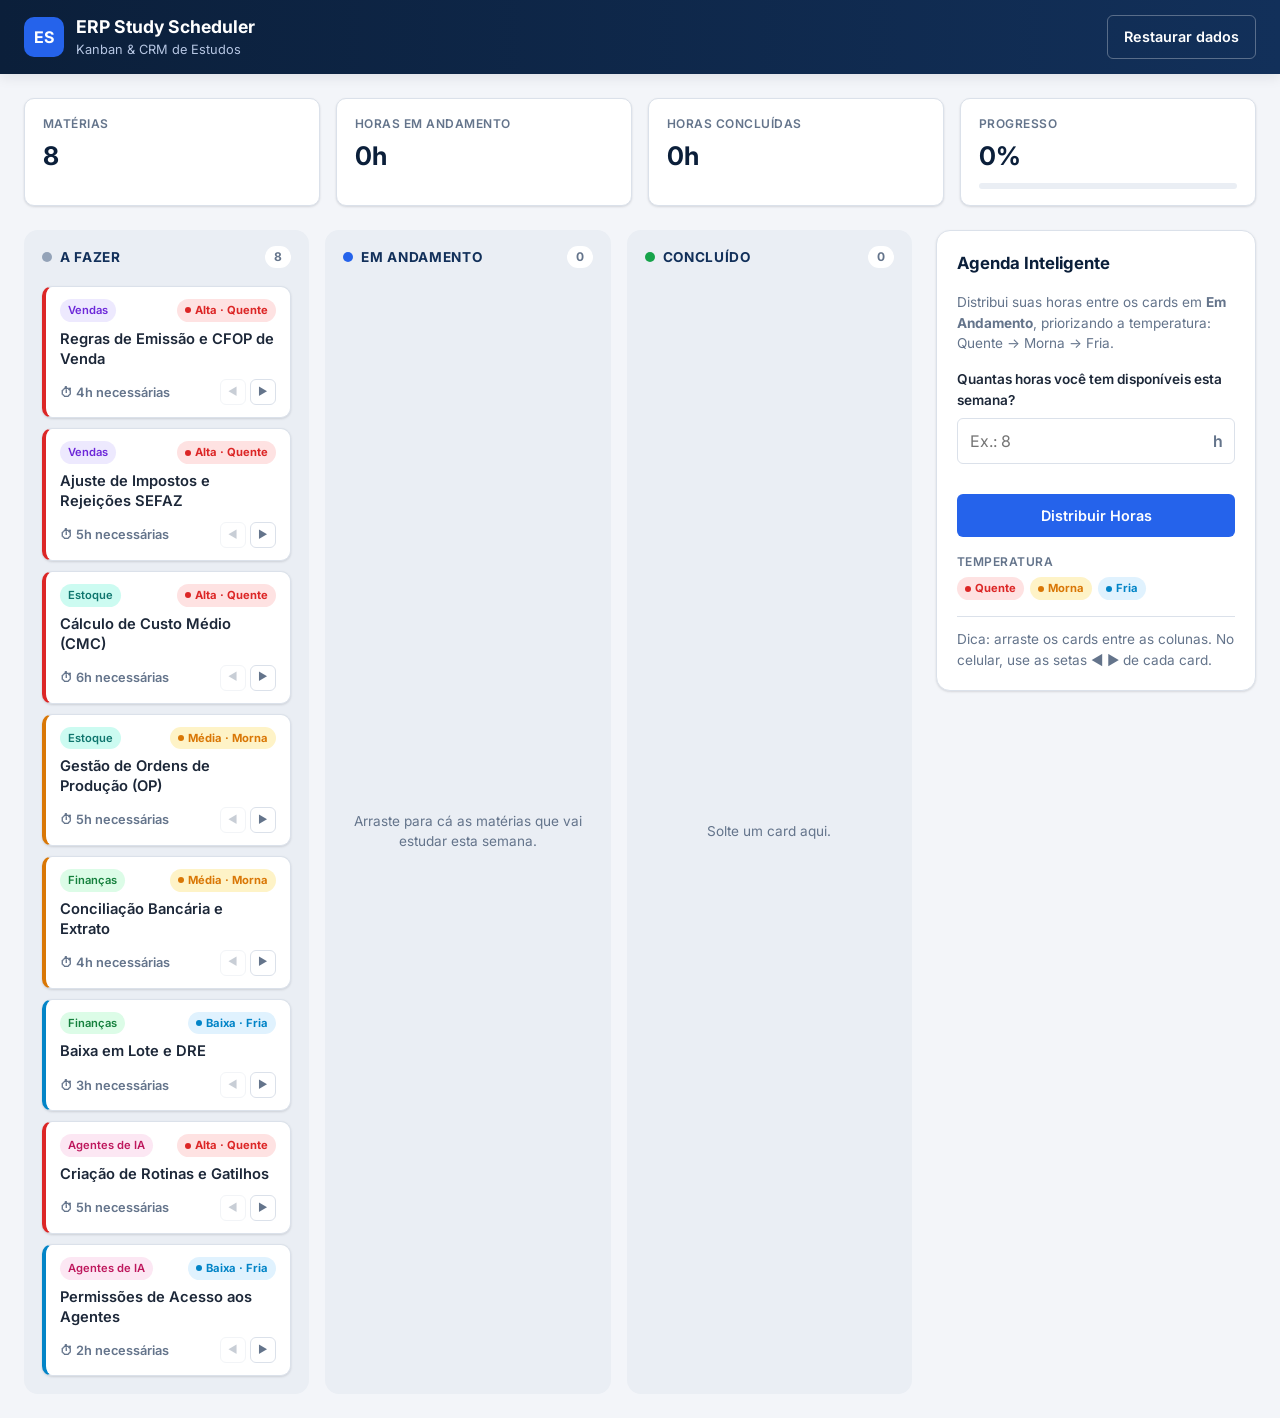
==== index.html @ 12b9b34a "Adiciona versão web (Kanban + Agenda Inteligente) para GitHub Pages Interface 100% client-side em Va" ====
<!DOCTYPE html>
<html lang="pt-BR">
<head>
  <meta charset="UTF-8" />
  <meta name="viewport" content="width=device-width, initial-scale=1.0" />
  <meta name="description" content="ERP Study Scheduler — Kanban de estudos com distribuição automática de horas (Greedy Algorithm) em Vanilla JS." />
  <title>ERP Study Scheduler</title>
  <link rel="preconnect" href="https://fonts.googleapis.com" />
  <link rel="preconnect" href="https://fonts.gstatic.com" crossorigin />
  <link href="https://fonts.googleapis.com/css2?family=Inter:wght@400;500;600;700&display=swap" rel="stylesheet" />
  <link rel="stylesheet" href="style.css" />
</head>
<body>
  <!-- ===== Topbar ===== -->
  <header class="topbar">
    <div class="topbar__brand">
      <span class="topbar__logo" aria-hidden="true">ES</span>
      <div>
        <h1 class="topbar__title">ERP Study Scheduler</h1>
        <p class="topbar__subtitle">Kanban &amp; CRM de Estudos</p>
      </div>
    </div>
    <div class="topbar__actions">
      <button type="button" class="btn btn--ghost" id="btn-reset" title="Restaura os dados iniciais da base de conhecimento">
        Restaurar dados
      </button>
    </div>
  </header>

  <main class="layout">
    <!-- ===== Indicadores ===== -->
    <section class="stats" aria-label="Indicadores do quadro">
      <article class="stat">
        <span class="stat__label">Matérias</span>
        <strong class="stat__value" id="stat-total">0</strong>
      </article>
      <article class="stat">
        <span class="stat__label">Horas em andamento</span>
        <strong class="stat__value" id="stat-doing-hours">0h</strong>
      </article>
      <article class="stat">
        <span class="stat__label">Horas concluídas</span>
        <strong class="stat__value" id="stat-done-hours">0h</strong>
      </article>
      <article class="stat">
        <span class="stat__label">Progresso</span>
        <strong class="stat__value" id="stat-progress">0%</strong>
        <div class="progress" aria-hidden="true"><span class="progress__bar" id="stat-progress-bar"></span></div>
      </article>
    </section>

    <div class="workspace">
      <!-- ===== Kanban ===== -->
      <section class="board" aria-label="Quadro Kanban de estudos">
        <div class="column" data-status="todo">
          <header class="column__header">
            <span class="column__dot column__dot--todo" aria-hidden="true"></span>
            <h2 class="column__title">A Fazer</h2>
            <span class="column__count" data-count="todo">0</span>
          </header>
          <div class="column__body" data-dropzone="todo" aria-label="Cards em A Fazer"></div>
        </div>

        <div class="column" data-status="doing">
          <header class="column__header">
            <span class="column__dot column__dot--doing" aria-hidden="true"></span>
            <h2 class="column__title">Em Andamento</h2>
            <span class="column__count" data-count="doing">0</span>
          </header>
          <div class="column__body" data-dropzone="doing" aria-label="Cards em Em Andamento"></div>
        </div>

        <div class="column" data-status="done">
          <header class="column__header">
            <span class="column__dot column__dot--done" aria-hidden="true"></span>
            <h2 class="column__title">Concluído</h2>
            <span class="column__count" data-count="done">0</span>
          </header>
          <div class="column__body" data-dropzone="done" aria-label="Cards em Concluído"></div>
        </div>
      </section>

      <!-- ===== Agenda Inteligente ===== -->
      <aside class="scheduler" aria-labelledby="scheduler-title">
        <h2 class="scheduler__title" id="scheduler-title">Agenda Inteligente</h2>
        <p class="scheduler__text">
          Distribui suas horas entre os cards em <strong>Em Andamento</strong>,
          priorizando a temperatura: Quente → Morna → Fria.
        </p>

        <form id="scheduler-form" class="scheduler__form" novalidate>
          <label for="input-hours" class="field__label">Quantas horas você tem disponíveis esta semana?</label>
          <div class="field__row">
            <input type="number" id="input-hours" class="field__input" min="1" max="168" step="1" placeholder="Ex.: 8" inputmode="numeric" required />
            <span class="field__suffix">h</span>
          </div>
          <p class="field__error" id="hours-error" role="alert"></p>
          <button type="submit" class="btn btn--primary btn--block">Distribuir Horas</button>
        </form>

        <div class="legend">
          <span class="legend__title">Temperatura</span>
          <span class="badge badge--hot">Quente</span>
          <span class="badge badge--warm">Morna</span>
          <span class="badge badge--cold">Fria</span>
        </div>

        <p class="scheduler__hint">
          Dica: arraste os cards entre as colunas. No celular, use as setas ◀ ▶ de cada card.
        </p>
      </aside>
    </div>
  </main>

  <!-- ===== Painel "Seu Plano Semanal" ===== -->
  <div class="overlay" id="plan-overlay" hidden></div>
  <aside class="drawer" id="plan-drawer" role="dialog" aria-modal="true" aria-labelledby="plan-title" aria-hidden="true">
    <header class="drawer__header">
      <div>
        <h2 class="drawer__title" id="plan-title">Seu Plano Semanal</h2>
        <p class="drawer__subtitle" id="plan-subtitle"></p>
      </div>
      <button type="button" class="drawer__close" id="plan-close" aria-label="Fechar painel">&times;</button>
    </header>
    <div class="drawer__summary" id="plan-summary"></div>
    <ol class="plan-list" id="plan-list"></ol>
    <footer class="drawer__footer" id="plan-footer"></footer>
  </aside>

  <!-- Template do card (clonado via JS) -->
  <template id="card-template">
    <article class="card" draggable="true" tabindex="0">
      <div class="card__top">
        <span class="card__module"></span>
        <span class="badge card__priority"></span>
      </div>
      <h3 class="card__title"></h3>
      <div class="card__bottom">
        <span class="card__hours"></span>
        <div class="card__moves">
          <button type="button" class="card__move" data-dir="-1" aria-label="Mover para a coluna anterior">◀</button>
          <button type="button" class="card__move" data-dir="1" aria-label="Mover para a próxima coluna">▶</button>
        </div>
      </div>
    </article>
  </template>

  <div class="toast" id="toast" role="status" aria-live="polite"></div>

  <script src="app.js"></script>
</body>
</html>
---- style.css ----
/* =========================================================
   ERP Study Scheduler — Design System
   ========================================================= */
:root {
  /* Marca */
  --brand-900: #0b1f3a;
  --brand-800: #12305a;
  --brand-700: #1a4480;
  --brand-600: #2563eb;
  --brand-100: #e0eaff;

  /* Neutros */
  --bg: #f3f5f9;
  --surface: #ffffff;
  --column-bg: #eaeef4;
  --border: #dbe1ea;
  --text: #1c2738;
  --text-muted: #64748b;

  /* Temperaturas */
  --hot: #dc2626;
  --hot-bg: #fee2e2;
  --warm: #d97706;
  --warm-bg: #fef3c7;
  --cold: #0284c7;
  --cold-bg: #e0f2fe;

  /* Status */
  --todo: #94a3b8;
  --doing: #2563eb;
  --done: #16a34a;
  --done-bg: #dcfce7;

  --radius-sm: 6px;
  --radius: 10px;
  --radius-lg: 14px;
  --shadow-sm: 0 1px 2px rgba(15, 23, 42, 0.06), 0 1px 3px rgba(15, 23, 42, 0.08);
  --shadow: 0 4px 12px rgba(15, 23, 42, 0.08);
  --shadow-lg: 0 20px 40px rgba(15, 23, 42, 0.18);
  --font: "Inter", system-ui, -apple-system, "Segoe UI", Roboto, sans-serif;
}

*,
*::before,
*::after { box-sizing: border-box; }

html, body { margin: 0; }

body {
  font-family: var(--font);
  background: var(--bg);
  color: var(--text);
  line-height: 1.5;
  -webkit-font-smoothing: antialiased;
}

h1, h2, h3, p { margin: 0; }

button { font: inherit; cursor: pointer; }

:focus-visible { outline: 2px solid var(--brand-600); outline-offset: 2px; }

[hidden] { display: none !important; }

/* ===== Topbar ===== */
.topbar {
  display: flex;
  align-items: center;
  justify-content: space-between;
  gap: 16px;
  padding: 14px 24px;
  background: linear-gradient(90deg, var(--brand-900), var(--brand-800));
  color: #fff;
  box-shadow: var(--shadow);
  position: sticky;
  top: 0;
  z-index: 20;
}

.topbar__brand { display: flex; align-items: center; gap: 12px; min-width: 0; }

.topbar__logo {
  display: grid;
  place-items: center;
  width: 40px;
  height: 40px;
  flex-shrink: 0;
  border-radius: var(--radius);
  background: var(--brand-600);
  font-weight: 700;
  letter-spacing: 0.5px;
}

.topbar__title { font-size: 1.1rem; font-weight: 700; }
.topbar__subtitle { font-size: 0.8rem; color: #b6c6e3; }

/* ===== Buttons ===== */
.btn {
  border: 1px solid transparent;
  border-radius: var(--radius-sm);
  padding: 10px 16px;
  font-weight: 600;
  font-size: 0.9rem;
  transition: background 0.15s, box-shadow 0.15s, transform 0.05s;
}
.btn:active { transform: translateY(1px); }

.btn--primary { background: var(--brand-600); color: #fff; }
.btn--primary:hover { background: var(--brand-700); box-shadow: var(--shadow); }

.btn--ghost {
  background: transparent;
  color: #fff;
  border-color: rgba(255, 255, 255, 0.3);
}
.btn--ghost:hover { background: rgba(255, 255, 255, 0.1); }

.btn--block { width: 100%; }

/* ===== Layout ===== */
.layout {
  max-width: 1440px;
  margin: 0 auto;
  padding: 24px;
  display: flex;
  flex-direction: column;
  gap: 24px;
}

.workspace {
  display: grid;
  grid-template-columns: minmax(0, 1fr) 320px;
  gap: 24px;
  align-items: start;
}

/* ===== Stats ===== */
.stats {
  display: grid;
  grid-template-columns: repeat(4, minmax(0, 1fr));
  gap: 16px;
}

.stat {
  background: var(--surface);
  border: 1px solid var(--border);
  border-radius: var(--radius);
  padding: 16px 18px;
  box-shadow: var(--shadow-sm);
  display: flex;
  flex-direction: column;
  gap: 4px;
}

.stat__label {
  font-size: 0.75rem;
  font-weight: 600;
  text-transform: uppercase;
  letter-spacing: 0.04em;
  color: var(--text-muted);
}

.stat__value { font-size: 1.6rem; font-weight: 700; color: var(--brand-900); }

.progress {
  height: 6px;
  border-radius: 999px;
  background: var(--column-bg);
  overflow: hidden;
  margin-top: 4px;
}
.progress__bar {
  display: block;
  height: 100%;
  width: 0;
  background: var(--done);
  border-radius: inherit;
  transition: width 0.4s ease;
}

/* ===== Board ===== */
.board {
  display: grid;
  grid-template-columns: repeat(3, minmax(0, 1fr));
  gap: 16px;
}

.column {
  background: var(--column-bg);
  border-radius: var(--radius-lg);
  padding: 12px;
  display: flex;
  flex-direction: column;
  min-height: 420px;
}

.column__header {
  display: flex;
  align-items: center;
  gap: 8px;
  padding: 4px 6px 12px;
}

.column__dot { width: 10px; height: 10px; border-radius: 50%; }
.column__dot--todo { background: var(--todo); }
.column__dot--doing { background: var(--doing); }
.column__dot--done { background: var(--done); }

.column__title {
  font-size: 0.85rem;
  font-weight: 700;
  text-transform: uppercase;
  letter-spacing: 0.05em;
  color: var(--brand-800);
}

.column__count {
  margin-left: auto;
  min-width: 26px;
  padding: 2px 8px;
  border-radius: 999px;
  background: var(--surface);
  font-size: 0.75rem;
  font-weight: 700;
  text-align: center;
  color: var(--text-muted);
}

.column__body {
  flex: 1;
  display: flex;
  flex-direction: column;
  gap: 10px;
  padding: 4px;
  border: 2px dashed transparent;
  border-radius: var(--radius);
  transition: background 0.15s, border-color 0.15s;
}

.column__body.is-over {
  background: var(--brand-100);
  border-color: var(--brand-600);
}

.column__empty {
  margin: auto 0;
  padding: 24px 8px;
  text-align: center;
  font-size: 0.85rem;
  color: var(--text-muted);
}

/* ===== Card ===== */
.card {
  background: var(--surface);
  border: 1px solid var(--border);
  border-left: 4px solid var(--todo);
  border-radius: var(--radius);
  padding: 12px 14px;
  box-shadow: var(--shadow-sm);
  cursor: grab;
  user-select: none;
  transition: box-shadow 0.15s, transform 0.15s, opacity 0.15s;
}
.card:hover { box-shadow: var(--shadow); transform: translateY(-1px); }
.card:active { cursor: grabbing; }
.card.is-dragging { opacity: 0.4; transform: rotate(1deg); }

.card[data-priority="hot"] { border-left-color: var(--hot); }
.card[data-priority="warm"] { border-left-color: var(--warm); }
.card[data-priority="cold"] { border-left-color: var(--cold); }

.card[data-status="done"] .card__title {
  text-decoration: line-through;
  color: var(--text-muted);
}

.card__top {
  display: flex;
  align-items: center;
  justify-content: space-between;
  gap: 8px;
  margin-bottom: 8px;
}

.card__module {
  font-size: 0.7rem;
  font-weight: 600;
  padding: 3px 8px;
  border-radius: 999px;
  background: var(--brand-100);
  color: var(--brand-700);
  white-space: nowrap;
}
.card__module[data-module="vendas"] { background: #ede9fe; color: #6d28d9; }
.card__module[data-module="estoque"] { background: #ccfbf1; color: #0f766e; }
.card__module[data-module="financas"] { background: #dcfce7; color: #15803d; }
.card__module[data-module="agentes-de-ia"] { background: #fce7f3; color: #be185d; }

.card__title {
  font-size: 0.92rem;
  font-weight: 600;
  line-height: 1.35;
  color: var(--text);
}

.card__bottom {
  display: flex;
  align-items: center;
  justify-content: space-between;
  margin-top: 10px;
}

.card__hours {
  font-size: 0.8rem;
  font-weight: 600;
  color: var(--text-muted);
}

.card__moves { display: flex; gap: 4px; }

.card__move {
  width: 26px;
  height: 26px;
  border: 1px solid var(--border);
  border-radius: var(--radius-sm);
  background: var(--surface);
  color: var(--text-muted);
  font-size: 0.65rem;
  line-height: 1;
}
.card__move:hover:not(:disabled) { background: var(--brand-100); color: var(--brand-700); }
.card__move:disabled { opacity: 0.35; cursor: not-allowed; }

/* ===== Badges ===== */
.badge {
  display: inline-flex;
  align-items: center;
  gap: 4px;
  font-size: 0.7rem;
  font-weight: 700;
  padding: 3px 8px;
  border-radius: 999px;
  white-space: nowrap;
}
.badge::before {
  content: "";
  width: 6px;
  height: 6px;
  border-radius: 50%;
  background: currentColor;
}
.badge--hot { background: var(--hot-bg); color: var(--hot); }
.badge--warm { background: var(--warm-bg); color: var(--warm); }
.badge--cold { background: var(--cold-bg); color: var(--cold); }

/* ===== Scheduler ===== */
.scheduler {
  background: var(--surface);
  border: 1px solid var(--border);
  border-radius: var(--radius-lg);
  padding: 20px;
  box-shadow: var(--shadow-sm);
  position: sticky;
  top: 92px;
  display: flex;
  flex-direction: column;
  gap: 16px;
}

.scheduler__title { font-size: 1.05rem; font-weight: 700; color: var(--brand-900); }
.scheduler__text, .scheduler__hint { font-size: 0.85rem; color: var(--text-muted); }
.scheduler__hint { border-top: 1px solid var(--border); padding-top: 12px; }

.scheduler__form { display: flex; flex-direction: column; gap: 8px; }

.field__label { font-size: 0.85rem; font-weight: 600; }

.field__row { position: relative; }

.field__input {
  width: 100%;
  padding: 10px 36px 10px 12px;
  border: 1px solid var(--border);
  border-radius: var(--radius-sm);
  font: inherit;
  font-size: 1rem;
  color: var(--text);
  background: var(--surface);
}
.field__input:focus { outline: none; border-color: var(--brand-600); box-shadow: 0 0 0 3px var(--brand-100); }
.field__input.is-invalid { border-color: var(--hot); }

.field__suffix {
  position: absolute;
  right: 12px;
  top: 50%;
  transform: translateY(-50%);
  color: var(--text-muted);
  font-weight: 600;
}

.field__error { min-height: 1.1em; font-size: 0.78rem; color: var(--hot); }

.legend { display: flex; flex-wrap: wrap; align-items: center; gap: 6px; }
.legend__title {
  width: 100%;
  font-size: 0.75rem;
  font-weight: 600;
  text-transform: uppercase;
  letter-spacing: 0.04em;
  color: var(--text-muted);
}

/* ===== Drawer (Seu Plano Semanal) ===== */
.overlay {
  position: fixed;
  inset: 0;
  background: rgba(11, 31, 58, 0.45);
  backdrop-filter: blur(2px);
  z-index: 40;
}

.drawer {
  position: fixed;
  top: 0;
  right: 0;
  height: 100%;
  width: min(440px, 100%);
  background: var(--surface);
  box-shadow: var(--shadow-lg);
  z-index: 50;
  display: flex;
  flex-direction: column;
  transform: translateX(100%);
  visibility: hidden;
  transition: transform 0.3s ease, visibility 0.3s;
}
.drawer.is-open { transform: translateX(0); visibility: visible; }

.drawer__header {
  display: flex;
  align-items: flex-start;
  justify-content: space-between;
  gap: 12px;
  padding: 20px 24px;
  background: var(--brand-900);
  color: #fff;
}

.drawer__title { font-size: 1.15rem; font-weight: 700; }
.drawer__subtitle { font-size: 0.82rem; color: #b6c6e3; margin-top: 2px; }

.drawer__close {
  border: none;
  background: transparent;
  color: #fff;
  font-size: 1.6rem;
  line-height: 1;
  padding: 0 4px;
}

.drawer__summary {
  display: grid;
  grid-template-columns: repeat(3, minmax(0, 1fr));
  gap: 8px;
  padding: 16px 24px;
  border-bottom: 1px solid var(--border);
}

.summary__item {
  background: var(--bg);
  border-radius: var(--radius-sm);
  padding: 10px;
  text-align: center;
}
.summary__label { display: block; font-size: 0.7rem; color: var(--text-muted); font-weight: 600; text-transform: uppercase; }
.summary__value { font-size: 1.2rem; font-weight: 700; color: var(--brand-900); }

.plan-list {
  list-style: none;
  margin: 0;
  padding: 16px 24px;
  display: flex;
  flex-direction: column;
  gap: 12px;
  overflow-y: auto;
  flex: 1;
}

.plan-item {
  border: 1px solid var(--border);
  border-radius: var(--radius);
  padding: 14px;
  display: flex;
  flex-direction: column;
  gap: 8px;
}
.plan-item--skipped { background: var(--bg); }

.plan-item__head { display: flex; align-items: center; gap: 10px; }

.plan-item__rank {
  display: grid;
  place-items: center;
  width: 26px;
  height: 26px;
  flex-shrink: 0;
  border-radius: 50%;
  background: var(--brand-100);
  color: var(--brand-700);
  font-size: 0.75rem;
  font-weight: 700;
}

.plan-item__title { font-size: 0.9rem; font-weight: 600; flex: 1; }

.plan-item__meta { display: flex; flex-wrap: wrap; gap: 6px; }

.plan-item__status { font-size: 0.85rem; font-weight: 600; }
.plan-item__status--full { color: var(--done); }
.plan-item__status--partial { color: var(--warm); }
.plan-item__status--none { color: var(--text-muted); }

.plan-item .progress { margin-top: 0; }
.plan-item .progress__bar { background: var(--brand-600); }
.plan-item__status--full + .progress .progress__bar { background: var(--done); }

.plan-empty {
  padding: 32px 8px;
  text-align: center;
  color: var(--text-muted);
  font-size: 0.9rem;
}

.drawer__footer {
  padding: 16px 24px;
  border-top: 1px solid var(--border);
  font-size: 0.88rem;
  font-weight: 600;
}
.drawer__footer:empty { display: none; }
.drawer__footer--success { background: var(--done-bg); color: #166534; }
.drawer__footer--warning { background: var(--warm-bg); color: #92400e; }

/* ===== Toast ===== */
.toast {
  position: fixed;
  left: 50%;
  bottom: 24px;
  transform: translate(-50%, 20px);
  background: var(--brand-900);
  color: #fff;
  padding: 10px 18px;
  border-radius: var(--radius);
  font-size: 0.88rem;
  box-shadow: var(--shadow-lg);
  opacity: 0;
  pointer-events: none;
  transition: opacity 0.2s, transform 0.2s;
  z-index: 60;
  max-width: calc(100% - 32px);
}
.toast.is-visible { opacity: 1; transform: translate(-50%, 0); }

/* ===== Responsivo ===== */
@media (max-width: 1100px) {
  .workspace { grid-template-columns: 1fr; }
  .scheduler { position: static; order: -1; }
}

@media (max-width: 860px) {
  .board { grid-template-columns: 1fr; }
  .column { min-height: 0; }
  .column__body { min-height: 90px; }
  .stats { grid-template-columns: repeat(2, minmax(0, 1fr)); }
}

@media (max-width: 520px) {
  .topbar { padding: 12px 16px; }
  .topbar__subtitle { display: none; }
  .btn--ghost { padding: 8px 10px; font-size: 0.8rem; white-space: nowrap; }
  .layout { padding: 16px; gap: 16px; }
  .stat__value { font-size: 1.3rem; }
  .drawer__summary { padding: 12px 16px; }
  .plan-list, .drawer__footer, .drawer__header { padding-left: 16px; padding-right: 16px; }
}

@media (prefers-reduced-motion: reduce) {
  * { transition: none !important; }
}
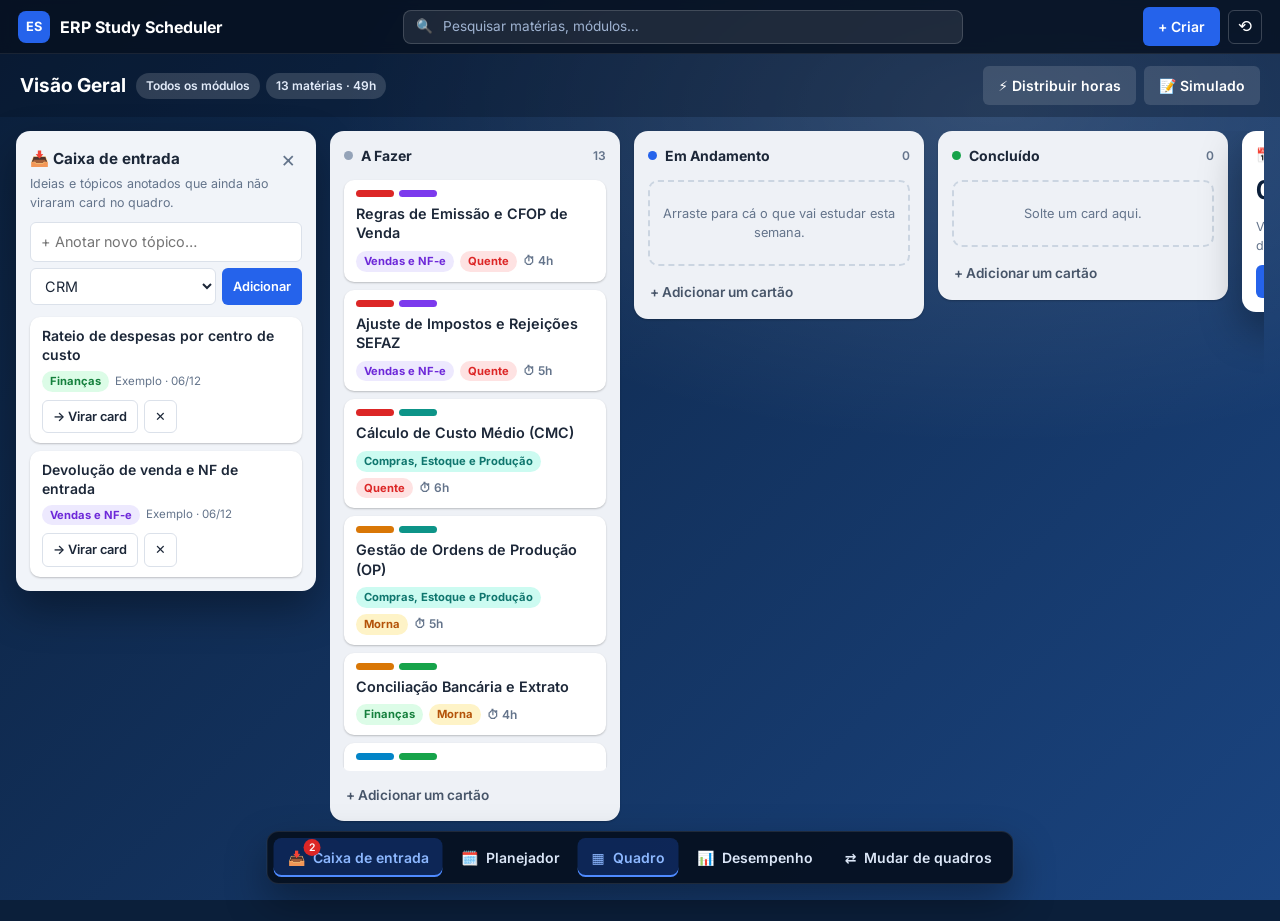
==== commit ae4e6b4d: "Reestrutura o app no estilo Trello: planejador, desempenho e simulados - Barra inferior com Caixa de" ====
--- a/index.html
+++ b/index.html
@@ -3,7 +3,7 @@
 <head>
   <meta charset="UTF-8" />
   <meta name="viewport" content="width=device-width, initial-scale=1.0" />
-  <meta name="description" content="ERP Study Scheduler — Kanban de estudos com distribuição automática de horas (Greedy Algorithm) em Vanilla JS." />
+  <meta name="description" content="ERP Study Scheduler — Kanban de estudos, planejador, simulados e desempenho por módulo, em Vanilla JS." />
   <title>ERP Study Scheduler</title>
   <link rel="preconnect" href="https://fonts.googleapis.com" />
   <link rel="preconnect" href="https://fonts.gstatic.com" crossorigin />
@@ -11,142 +11,273 @@
   <link rel="stylesheet" href="style.css" />
 </head>
 <body>
-  <!-- ===== Topbar ===== -->
+  <!-- ===== Barra superior ===== -->
   <header class="topbar">
     <div class="topbar__brand">
-      <span class="topbar__logo" aria-hidden="true">ES</span>
-      <div>
-        <h1 class="topbar__title">ERP Study Scheduler</h1>
-        <p class="topbar__subtitle">Kanban &amp; CRM de Estudos</p>
-      </div>
+      <span class="logo" aria-hidden="true">ES</span>
+      <span class="brand">ERP Study Scheduler</span>
     </div>
+    <label class="search">
+      <span class="sr-only">Pesquisar matérias</span>
+      <span aria-hidden="true">🔍</span>
+      <input type="search" id="search" placeholder="Pesquisar matérias, módulos…" autocomplete="off" />
+    </label>
     <div class="topbar__actions">
-      <button type="button" class="btn btn--ghost" id="btn-reset" title="Restaura os dados iniciais da base de conhecimento">
-        Restaurar dados
-      </button>
+      <button type="button" class="btn btn--primary" id="btn-create">+ Criar</button>
+      <button type="button" class="icon-btn" id="btn-reset" title="Restaurar dados iniciais" aria-label="Restaurar dados iniciais">⟲</button>
     </div>
   </header>
 
-  <main class="layout">
-    <!-- ===== Indicadores ===== -->
-    <section class="stats" aria-label="Indicadores do quadro">
-      <article class="stat">
-        <span class="stat__label">Matérias</span>
-        <strong class="stat__value" id="stat-total">0</strong>
-      </article>
-      <article class="stat">
-        <span class="stat__label">Horas em andamento</span>
-        <strong class="stat__value" id="stat-doing-hours">0h</strong>
-      </article>
-      <article class="stat">
-        <span class="stat__label">Horas concluídas</span>
-        <strong class="stat__value" id="stat-done-hours">0h</strong>
-      </article>
-      <article class="stat">
-        <span class="stat__label">Progresso</span>
-        <strong class="stat__value" id="stat-progress">0%</strong>
-        <div class="progress" aria-hidden="true"><span class="progress__bar" id="stat-progress-bar"></span></div>
-      </article>
-    </section>
-
-    <div class="workspace">
-      <!-- ===== Kanban ===== -->
-      <section class="board" aria-label="Quadro Kanban de estudos">
-        <div class="column" data-status="todo">
-          <header class="column__header">
-            <span class="column__dot column__dot--todo" aria-hidden="true"></span>
-            <h2 class="column__title">A Fazer</h2>
-            <span class="column__count" data-count="todo">0</span>
-          </header>
-          <div class="column__body" data-dropzone="todo" aria-label="Cards em A Fazer"></div>
-        </div>
-
-        <div class="column" data-status="doing">
-          <header class="column__header">
-            <span class="column__dot column__dot--doing" aria-hidden="true"></span>
-            <h2 class="column__title">Em Andamento</h2>
-            <span class="column__count" data-count="doing">0</span>
-          </header>
-          <div class="column__body" data-dropzone="doing" aria-label="Cards em Em Andamento"></div>
-        </div>
-
-        <div class="column" data-status="done">
-          <header class="column__header">
-            <span class="column__dot column__dot--done" aria-hidden="true"></span>
-            <h2 class="column__title">Concluído</h2>
-            <span class="column__count" data-count="done">0</span>
-          </header>
-          <div class="column__body" data-dropzone="done" aria-label="Cards em Concluído"></div>
-        </div>
-      </section>
-
-      <!-- ===== Agenda Inteligente ===== -->
-      <aside class="scheduler" aria-labelledby="scheduler-title">
-        <h2 class="scheduler__title" id="scheduler-title">Agenda Inteligente</h2>
-        <p class="scheduler__text">
-          Distribui suas horas entre os cards em <strong>Em Andamento</strong>,
-          priorizando a temperatura: Quente → Morna → Fria.
-        </p>
-
-        <form id="scheduler-form" class="scheduler__form" novalidate>
-          <label for="input-hours" class="field__label">Quantas horas você tem disponíveis esta semana?</label>
-          <div class="field__row">
-            <input type="number" id="input-hours" class="field__input" min="1" max="168" step="1" placeholder="Ex.: 8" inputmode="numeric" required />
-            <span class="field__suffix">h</span>
+  <!-- ===== Barra do quadro (título + ações da tela atual) ===== -->
+  <div class="boardbar">
+    <h1 class="boardbar__title" id="view-title">Quadro</h1>
+    <div class="boardbar__chips" id="view-chips"></div>
+    <div class="boardbar__actions" id="view-actions"></div>
+  </div>
+
+  <main class="app" id="app">
+    <!-- ===== QUADRO (Kanban) ===== -->
+    <section class="view view--board" id="view-quadro" data-view="quadro">
+      <aside class="inbox" id="inbox" aria-labelledby="inbox-title">
+        <header class="inbox__header">
+          <h2 id="inbox-title">📥 Caixa de entrada</h2>
+          <button type="button" class="icon-btn icon-btn--dark" id="inbox-close" aria-label="Fechar caixa de entrada">×</button>
+        </header>
+        <p class="inbox__sub">Ideias e tópicos anotados que ainda não viraram card no quadro.</p>
+        <form class="inbox__form" id="inbox-form">
+          <input type="text" id="inbox-text" class="input" placeholder="+ Anotar novo tópico…" maxlength="140" required />
+          <div class="inbox__form-row">
+            <select id="inbox-module" class="input" aria-label="Módulo do tópico"></select>
+            <button type="submit" class="btn btn--primary btn--sm">Adicionar</button>
           </div>
-          <p class="field__error" id="hours-error" role="alert"></p>
-          <button type="submit" class="btn btn--primary btn--block">Distribuir Horas</button>
         </form>
-
-        <div class="legend">
-          <span class="legend__title">Temperatura</span>
-          <span class="badge badge--hot">Quente</span>
-          <span class="badge badge--warm">Morna</span>
-          <span class="badge badge--cold">Fria</span>
-        </div>
-
-        <p class="scheduler__hint">
-          Dica: arraste os cards entre as colunas. No celular, use as setas ◀ ▶ de cada card.
-        </p>
+        <ul class="inbox__list" id="inbox-list"></ul>
       </aside>
-    </div>
+
+      <div class="lists" id="lists" aria-label="Quadro Kanban de estudos">
+        <div class="list" data-status="todo">
+          <header class="list__header"><span class="dot dot--todo"></span><h2>A Fazer</h2><span class="list__count" data-count="todo">0</span></header>
+          <div class="list__body" data-dropzone="todo"></div>
+          <button type="button" class="list__add" data-add="todo">+ Adicionar um cartão</button>
+        </div>
+        <div class="list" data-status="doing">
+          <header class="list__header"><span class="dot dot--doing"></span><h2>Em Andamento</h2><span class="list__count" data-count="doing">0</span></header>
+          <div class="list__body" data-dropzone="doing"></div>
+          <button type="button" class="list__add" data-add="doing">+ Adicionar um cartão</button>
+        </div>
+        <div class="list" data-status="done">
+          <header class="list__header"><span class="dot dot--done"></span><h2>Concluído</h2><span class="list__count" data-count="done">0</span></header>
+          <div class="list__body" data-dropzone="done"></div>
+          <button type="button" class="list__add" data-add="done">+ Adicionar um cartão</button>
+        </div>
+        <aside class="week" id="week-widget" aria-label="Resumo da semana"></aside>
+      </div>
+    </section>
+
+    <!-- ===== PLANEJADOR (agenda do mês) ===== -->
+    <section class="view" id="view-planejador" data-view="planejador" hidden>
+      <div class="panel calendar">
+        <div class="calendar__head">
+          <button type="button" class="nav-btn" id="cal-prev" aria-label="Mês anterior">‹</button>
+          <button type="button" class="nav-btn" id="cal-next" aria-label="Próximo mês">›</button>
+          <h2 id="cal-title"></h2>
+          <button type="button" class="btn btn--light btn--sm" id="cal-today">Hoje</button>
+        </div>
+        <div class="calendar__grid" id="cal-grid"></div>
+        <p class="calendar__hint">As horas aparecem depois de usar <strong>⚡ Distribuir horas</strong>. Clique num bloco para abrir o card.</p>
+      </div>
+    </section>
+
+    <!-- ===== DESEMPENHO ===== -->
+    <section class="view" id="view-desempenho" data-view="desempenho" hidden>
+      <div class="perf">
+        <div class="panel perf__matrix">
+          <h2 class="panel__title">🎯 Matriz de conhecimento <small>Clique nas bolinhas para se autoavaliar (1 a 5)</small></h2>
+          <div class="table-wrap"><table class="table" id="matrix"></table></div>
+          <details class="scale-help">
+            <summary>O que significa cada nível?</summary>
+            <ol>
+              <li><b>Não conhece</b>: desconhece o módulo.</li>
+              <li><b>Básico</b>: tem uma noção básica.</li>
+              <li><b>Intermediário</b>: conhece as principais funcionalidades e entende o comportamento.</li>
+              <li><b>Avançado</b>: conhece o comportamento de praticamente todas as funcionalidades e os relatórios, e consegue ajudar em dúvidas.</li>
+              <li><b>Referência</b>: além disso, acompanha as melhorias, analisa tickets do assunto e propaga conhecimento.</li>
+            </ol>
+          </details>
+        </div>
+
+        <div class="perf__side">
+          <div class="panel">
+            <h2 class="panel__title">📈 Quão preparado você está</h2>
+            <div class="readiness" id="readiness"></div>
+            <p class="muted small">Prontidão = 60% da nota das provas + 40% da autoavaliação. O nível 5 (Referência) também depende da sua autoavaliação, porque inclui coisas que uma prova não mede.</p>
+          </div>
+          <div class="panel">
+            <h2 class="panel__title">💡 Dicas para evoluir</h2>
+            <div id="tips"></div>
+          </div>
+        </div>
+
+        <div class="panel perf__history">
+          <h2 class="panel__title">📝 Simulados e provas <small id="history-count"></small></h2>
+          <div class="table-wrap"><table class="table" id="history"></table></div>
+        </div>
+
+        <div class="panel perf__notes">
+          <h2 class="panel__title">🗒️ Bloco de notas <small id="notes-count"></small></h2>
+          <form class="notes__form" id="note-form">
+            <textarea id="note-text" class="input" rows="2" placeholder="+ Nova anotação…" maxlength="600" required></textarea>
+            <div class="inbox__form-row">
+              <select id="note-module" class="input" aria-label="Módulo da anotação"></select>
+              <button type="submit" class="btn btn--primary btn--sm">Salvar</button>
+            </div>
+          </form>
+          <ul class="notes" id="notes"></ul>
+        </div>
+      </div>
+    </section>
+
+    <!-- ===== SIMULADO / PROVA ===== -->
+    <section class="view" id="view-quiz" data-view="quiz" hidden>
+      <div class="quiz" id="quiz"></div>
+    </section>
   </main>
 
-  <!-- ===== Painel "Seu Plano Semanal" ===== -->
-  <div class="overlay" id="plan-overlay" hidden></div>
+  <!-- ===== Barra de navegação inferior ===== -->
+  <nav class="dock" aria-label="Navegação principal">
+    <button type="button" class="dock__btn" data-nav="inbox"><span aria-hidden="true">📥</span><span class="dock__label">Caixa de entrada</span><span class="dock__short">Entrada</span><span class="dock__badge" id="inbox-badge" hidden></span></button>
+    <button type="button" class="dock__btn" data-nav="planejador"><span aria-hidden="true">🗓️</span><span class="dock__label">Planejador</span><span class="dock__short">Planejador</span></button>
+    <button type="button" class="dock__btn" data-nav="quadro"><span aria-hidden="true">▦</span><span class="dock__label">Quadro</span><span class="dock__short">Quadro</span></button>
+    <button type="button" class="dock__btn" data-nav="desempenho"><span aria-hidden="true">📊</span><span class="dock__label">Desempenho</span><span class="dock__short">Desempenho</span></button>
+    <button type="button" class="dock__btn" data-nav="boards" aria-haspopup="true" aria-expanded="false" id="btn-boards"><span aria-hidden="true">⇄</span><span class="dock__label">Mudar de quadros</span><span class="dock__short">Quadros</span></button>
+  </nav>
+
+  <!-- Menu "Mudar de quadros" -->
+  <div class="switcher" id="switcher" hidden role="menu" aria-label="Mudar de quadro">
+    <h3>Mudar de quadro</h3>
+    <div id="switcher-list"></div>
+  </div>
+
+  <!-- ===== Painel lateral: Distribuir horas / Seu Plano Semanal ===== -->
+  <div class="overlay" id="overlay" hidden></div>
   <aside class="drawer" id="plan-drawer" role="dialog" aria-modal="true" aria-labelledby="plan-title" aria-hidden="true">
     <header class="drawer__header">
       <div>
         <h2 class="drawer__title" id="plan-title">Seu Plano Semanal</h2>
-        <p class="drawer__subtitle" id="plan-subtitle"></p>
-      </div>
-      <button type="button" class="drawer__close" id="plan-close" aria-label="Fechar painel">&times;</button>
+        <p class="drawer__subtitle">Considera todos os cards em <strong>Em Andamento</strong>, de todos os quadros.</p>
+      </div>
+      <button type="button" class="drawer__close" id="plan-close" aria-label="Fechar painel">×</button>
     </header>
-    <div class="drawer__summary" id="plan-summary"></div>
-    <ol class="plan-list" id="plan-list"></ol>
-    <footer class="drawer__footer" id="plan-footer"></footer>
+    <form class="drawer__form" id="plan-form" novalidate>
+      <label for="plan-hours" class="label">Quantas horas você tem disponíveis esta semana?</label>
+      <div class="field">
+        <input type="number" id="plan-hours" class="input" min="1" max="168" step="1" placeholder="Ex.: 8" inputmode="numeric" />
+        <span class="field__suffix">h</span>
+      </div>
+      <fieldset class="days">
+        <legend class="label">Dias de estudo</legend>
+        <div class="days__list" id="plan-days"></div>
+      </fieldset>
+      <div class="segmented" role="radiogroup" aria-label="Semana">
+        <label><input type="radio" name="plan-week" value="0" checked /><span>Esta semana</span></label>
+        <label><input type="radio" name="plan-week" value="1" /><span>Próxima semana</span></label>
+      </div>
+      <p class="field__error" id="plan-error" role="alert"></p>
+      <button type="submit" class="btn btn--primary btn--block">Distribuir Horas</button>
+    </form>
+    <div class="drawer__result" id="plan-result"></div>
   </aside>
 
-  <!-- Template do card (clonado via JS) -->
+  <!-- ===== Diálogo: criar/editar card ===== -->
+  <dialog class="modal" id="card-modal" aria-labelledby="card-modal-title">
+    <form method="dialog" id="card-form" class="modal__body">
+      <h2 id="card-modal-title">Novo card</h2>
+      <label class="label" for="card-title">Matéria</label>
+      <input id="card-title" class="input" required maxlength="120" />
+      <div class="grid-2">
+        <div>
+          <label class="label" for="card-module">Módulo</label>
+          <select id="card-module" class="input"></select>
+        </div>
+        <div>
+          <label class="label" for="card-hours">Horas necessárias</label>
+          <input id="card-hours" class="input" type="number" min="1" max="200" step="1" required />
+        </div>
+        <div>
+          <label class="label" for="card-temp">Prioridade</label>
+          <select id="card-temp" class="input">
+            <option value="hot">Alta · Quente</option>
+            <option value="warm">Média · Morna</option>
+            <option value="cold">Baixa · Fria</option>
+          </select>
+        </div>
+        <div>
+          <label class="label" for="card-status">Coluna</label>
+          <select id="card-status" class="input">
+            <option value="todo">A Fazer</option>
+            <option value="doing">Em Andamento</option>
+            <option value="done">Concluído</option>
+          </select>
+        </div>
+      </div>
+      <div class="modal__actions">
+        <button type="button" class="btn btn--danger" id="card-delete">Excluir</button>
+        <span class="spacer"></span>
+        <button type="button" class="btn btn--light" value="cancel" id="card-cancel">Cancelar</button>
+        <button type="submit" class="btn btn--primary" value="save">Salvar</button>
+      </div>
+    </form>
+  </dialog>
+
+  <!-- ===== Diálogo: iniciar simulado/prova ===== -->
+  <dialog class="modal" id="quiz-modal" aria-labelledby="quiz-modal-title">
+    <form method="dialog" id="quiz-form" class="modal__body">
+      <h2 id="quiz-modal-title">Novo simulado ou prova</h2>
+      <div class="choice" role="radiogroup" aria-label="Tipo">
+        <label class="choice__item"><input type="radio" name="quiz-type" value="simulado" checked />
+          <span><b>📝 Simulado do módulo</b><small>Mostra a resposta e a explicação na hora. Ideal para estudar.</small></span></label>
+        <label class="choice__item"><input type="radio" name="quiz-type" value="prova" />
+          <span><b>🧪 Prova do módulo</b><small>Sem ajuda durante a prova. O resultado aparece só no final.</small></span></label>
+        <label class="choice__item"><input type="radio" name="quiz-type" value="final" />
+          <span><b>🏁 Prova final (todos os módulos)</b><small>Para o fim dos estudos: questões de todos os módulos, com nota por módulo.</small></span></label>
+      </div>
+      <div id="quiz-module-wrap">
+        <label class="label" for="quiz-module">Módulo</label>
+        <select id="quiz-module" class="input"></select>
+      </div>
+      <p class="muted small" id="quiz-info"></p>
+      <div class="modal__actions">
+        <span class="spacer"></span>
+        <button type="button" class="btn btn--light" id="quiz-cancel">Cancelar</button>
+        <button type="submit" class="btn btn--primary">Começar</button>
+      </div>
+    </form>
+  </dialog>
+
+  <!-- Template do card do quadro -->
   <template id="card-template">
     <article class="card" draggable="true" tabindex="0">
-      <div class="card__top">
-        <span class="card__module"></span>
-        <span class="badge card__priority"></span>
-      </div>
+      <div class="card__labels"><i class="card__label card__label--temp"></i><i class="card__label card__label--mod"></i></div>
       <h3 class="card__title"></h3>
-      <div class="card__bottom">
+      <div class="card__meta">
+        <span class="tag card__module"></span>
+        <span class="tag card__temp"></span>
         <span class="card__hours"></span>
-        <div class="card__moves">
-          <button type="button" class="card__move" data-dir="-1" aria-label="Mover para a coluna anterior">◀</button>
-          <button type="button" class="card__move" data-dir="1" aria-label="Mover para a próxima coluna">▶</button>
-        </div>
+      </div>
+      <div class="card__plan" hidden>
+        <span class="card__plan-text"></span>
+        <div class="bar"><b></b></div>
+      </div>
+      <div class="card__moves">
+        <button type="button" class="card__move" data-dir="-1" aria-label="Mover para a coluna anterior">◀</button>
+        <button type="button" class="card__move" data-dir="1" aria-label="Mover para a próxima coluna">▶</button>
       </div>
     </article>
   </template>
 
   <div class="toast" id="toast" role="status" aria-live="polite"></div>
 
+  <script src="data.js"></script>
   <script src="app.js"></script>
 </body>
 </html>
--- a/style.css
+++ b/style.css
@@ -2,590 +2,501 @@
    ERP Study Scheduler — Design System
    ========================================================= */
 :root {
-  /* Marca */
   --brand-900: #0b1f3a;
   --brand-800: #12305a;
   --brand-700: #1a4480;
   --brand-600: #2563eb;
   --brand-100: #e0eaff;
 
-  /* Neutros */
-  --bg: #f3f5f9;
+  --bg-a: #0b1f3a;           /* gradiente do quadro (muda por módulo) */
+  --bg-b: #1a4480;
+
   --surface: #ffffff;
-  --column-bg: #eaeef4;
+  --list-bg: #eef1f6;
+  --soft: #f8fafc;
   --border: #dbe1ea;
   --text: #1c2738;
-  --text-muted: #64748b;
-
-  /* Temperaturas */
-  --hot: #dc2626;
-  --hot-bg: #fee2e2;
-  --warm: #d97706;
-  --warm-bg: #fef3c7;
-  --cold: #0284c7;
-  --cold-bg: #e0f2fe;
-
-  /* Status */
-  --todo: #94a3b8;
-  --doing: #2563eb;
-  --done: #16a34a;
-  --done-bg: #dcfce7;
+  --muted: #64748b;
+
+  --hot: #dc2626;   --hot-bg: #fee2e2;
+  --warm: #d97706;  --warm-bg: #fef3c7;
+  --cold: #0284c7;  --cold-bg: #e0f2fe;
+  --ok: #16a34a;    --ok-bg: #dcfce7;
+  --bad: #b91c1c;   --bad-bg: #fee2e2;
 
   --radius-sm: 6px;
   --radius: 10px;
   --radius-lg: 14px;
-  --shadow-sm: 0 1px 2px rgba(15, 23, 42, 0.06), 0 1px 3px rgba(15, 23, 42, 0.08);
-  --shadow: 0 4px 12px rgba(15, 23, 42, 0.08);
-  --shadow-lg: 0 20px 40px rgba(15, 23, 42, 0.18);
+  --shadow-sm: 0 1px 2px rgba(0, 0, 0, 0.22);
+  --shadow: 0 4px 12px rgba(15, 23, 42, 0.16);
+  --shadow-lg: 0 18px 40px rgba(0, 0, 0, 0.35);
   --font: "Inter", system-ui, -apple-system, "Segoe UI", Roboto, sans-serif;
-}
-
-*,
-*::before,
-*::after { box-sizing: border-box; }
-
+  --dock-h: 64px;
+}
+
+*, *::before, *::after { box-sizing: border-box; }
 html, body { margin: 0; }
+h1, h2, h3, p, ul, ol { margin: 0; }
+ul { padding: 0; list-style: none; }
+button { font: inherit; cursor: pointer; color: inherit; }
+[hidden] { display: none !important; }
+:focus-visible { outline: 2px solid #60a5fa; outline-offset: 2px; }
 
 body {
+  min-height: 100vh;
   font-family: var(--font);
-  background: var(--bg);
   color: var(--text);
   line-height: 1.5;
   -webkit-font-smoothing: antialiased;
-}
-
-h1, h2, h3, p { margin: 0; }
-
-button { font: inherit; cursor: pointer; }
-
-:focus-visible { outline: 2px solid var(--brand-600); outline-offset: 2px; }
-
-[hidden] { display: none !important; }
+  background-color: var(--bg-a);
+  background-image:
+    radial-gradient(1100px 560px at 78% 12%, rgba(255, 255, 255, 0.14), transparent 60%),
+    linear-gradient(135deg, var(--bg-a) 0%, var(--bg-b) 100%);
+  background-attachment: fixed;
+  transition: background-color 0.3s;
+  padding-bottom: calc(var(--dock-h) + 28px);
+}
+body.no-scroll { overflow: hidden; }
+
+.sr-only { position: absolute; width: 1px; height: 1px; overflow: hidden; clip: rect(0 0 0 0); white-space: nowrap; }
+.muted { color: var(--muted); }
+.small { font-size: 0.78rem; }
+.spacer { flex: 1; }
+
+/* ===== Botões e campos ===== */
+.btn {
+  display: inline-flex; align-items: center; justify-content: center; gap: 6px;
+  border: 1px solid transparent; border-radius: var(--radius-sm);
+  padding: 8px 14px; font-weight: 600; font-size: 0.875rem; white-space: nowrap;
+  transition: background 0.15s, box-shadow 0.15s;
+}
+.btn--primary { background: var(--brand-600); color: #fff; }
+.btn--primary:hover { background: var(--brand-700); }
+.btn--light { background: var(--surface); border-color: var(--border); color: var(--text); }
+.btn--light:hover { background: var(--soft); }
+.btn--ghost { background: rgba(255, 255, 255, 0.13); color: #fff; }
+.btn--ghost:hover { background: rgba(255, 255, 255, 0.22); }
+.btn--danger { background: var(--bad-bg); color: var(--bad); }
+.btn--sm { padding: 6px 10px; font-size: 0.8rem; }
+.btn--block { width: 100%; }
+.btn:disabled { opacity: 0.5; cursor: not-allowed; }
+
+.icon-btn {
+  width: 34px; height: 34px; border-radius: var(--radius-sm); border: 1px solid rgba(255, 255, 255, 0.2);
+  background: transparent; color: #fff; font-size: 1.05rem; line-height: 1;
+}
+.icon-btn:hover { background: rgba(255, 255, 255, 0.1); }
+.icon-btn--dark { border-color: transparent; color: var(--muted); font-size: 1.4rem; width: 28px; height: 28px; }
+.icon-btn--dark:hover { background: var(--list-bg); }
+
+.input {
+  width: 100%; padding: 8px 10px; border: 1px solid var(--border); border-radius: var(--radius-sm);
+  font: inherit; font-size: 0.9rem; color: var(--text); background: var(--surface);
+}
+.input:focus { outline: none; border-color: var(--brand-600); box-shadow: 0 0 0 3px var(--brand-100); }
+textarea.input { resize: vertical; }
+.label { display: block; font-size: 0.8rem; font-weight: 600; margin: 10px 0 4px; }
+
+/* ===== Tags ===== */
+.tag {
+  display: inline-flex; align-items: center; gap: 4px;
+  font-size: 0.7rem; font-weight: 700; padding: 2px 8px; border-radius: 999px; white-space: nowrap;
+  background: var(--tag-bg, var(--list-bg)); color: var(--tag-fg, var(--text));
+}
+.tag--hot { --tag-bg: var(--hot-bg); --tag-fg: var(--hot); }
+.tag--warm { --tag-bg: var(--warm-bg); --tag-fg: #b45309; }
+.tag--cold { --tag-bg: var(--cold-bg); --tag-fg: #0369a1; }
+
+.bar { height: 6px; border-radius: 3px; background: #e2e8f0; overflow: hidden; }
+.bar > b { display: block; height: 100%; width: 0; background: var(--brand-600); border-radius: inherit; transition: width 0.4s; }
 
 /* ===== Topbar ===== */
 .topbar {
-  display: flex;
-  align-items: center;
-  justify-content: space-between;
-  gap: 16px;
-  padding: 14px 24px;
-  background: linear-gradient(90deg, var(--brand-900), var(--brand-800));
-  color: #fff;
-  box-shadow: var(--shadow);
-  position: sticky;
-  top: 0;
-  z-index: 20;
-}
-
-.topbar__brand { display: flex; align-items: center; gap: 12px; min-width: 0; }
-
-.topbar__logo {
-  display: grid;
-  place-items: center;
-  width: 40px;
-  height: 40px;
-  flex-shrink: 0;
-  border-radius: var(--radius);
-  background: var(--brand-600);
-  font-weight: 700;
-  letter-spacing: 0.5px;
-}
-
-.topbar__title { font-size: 1.1rem; font-weight: 700; }
-.topbar__subtitle { font-size: 0.8rem; color: #b6c6e3; }
-
-/* ===== Buttons ===== */
-.btn {
-  border: 1px solid transparent;
-  border-radius: var(--radius-sm);
-  padding: 10px 16px;
-  font-weight: 600;
-  font-size: 0.9rem;
-  transition: background 0.15s, box-shadow 0.15s, transform 0.05s;
-}
-.btn:active { transform: translateY(1px); }
-
-.btn--primary { background: var(--brand-600); color: #fff; }
-.btn--primary:hover { background: var(--brand-700); box-shadow: var(--shadow); }
-
-.btn--ghost {
-  background: transparent;
-  color: #fff;
-  border-color: rgba(255, 255, 255, 0.3);
-}
-.btn--ghost:hover { background: rgba(255, 255, 255, 0.1); }
-
-.btn--block { width: 100%; }
-
-/* ===== Layout ===== */
-.layout {
-  max-width: 1440px;
-  margin: 0 auto;
-  padding: 24px;
-  display: flex;
-  flex-direction: column;
-  gap: 24px;
-}
-
-.workspace {
-  display: grid;
-  grid-template-columns: minmax(0, 1fr) 320px;
-  gap: 24px;
+  position: sticky; top: 0; z-index: 30;
+  display: flex; align-items: center; gap: 14px;
+  height: 54px; padding: 0 18px;
+  background: rgba(6, 16, 32, 0.88); backdrop-filter: blur(6px);
+  color: #fff; border-bottom: 1px solid rgba(255, 255, 255, 0.08);
+}
+.topbar__brand { display: flex; align-items: center; gap: 10px; min-width: 0; }
+.logo { width: 32px; height: 32px; flex-shrink: 0; border-radius: 8px; background: var(--brand-600); display: grid; place-items: center; font-weight: 700; font-size: 0.8rem; }
+.brand { font-weight: 700; white-space: nowrap; }
+.search {
+  flex: 1; min-width: 0; max-width: 560px; margin: 0 auto; height: 34px;
+  display: flex; align-items: center; gap: 8px; padding: 0 12px;
+  border-radius: 8px; background: rgba(255, 255, 255, 0.09); border: 1px solid rgba(255, 255, 255, 0.16);
+  font-size: 0.85rem;
+}
+.search input { flex: 1; min-width: 0; border: 0; background: transparent; color: #fff; font: inherit; outline: none; }
+.search input::placeholder { color: #9fb3d1; }
+.search:focus-within { border-color: #60a5fa; }
+.topbar__actions { display: flex; gap: 8px; align-items: center; }
+
+/* ===== Boardbar ===== */
+.boardbar {
+  display: flex; align-items: center; flex-wrap: wrap; gap: 10px;
+  padding: 12px 20px; background: rgba(6, 16, 32, 0.3); color: #fff;
+}
+.boardbar__title { font-size: 1.2rem; font-weight: 700; }
+.boardbar__chips { display: flex; flex-wrap: wrap; gap: 6px; }
+.chip { font-size: 0.75rem; padding: 4px 10px; border-radius: 999px; background: rgba(255, 255, 255, 0.15); color: #e2ebf9; font-weight: 600; }
+.boardbar__actions { margin-left: auto; display: flex; flex-wrap: wrap; gap: 8px; }
+
+/* ===== Views ===== */
+.app { padding: 14px 16px 0; }
+.panel { background: var(--surface); border-radius: var(--radius-lg); box-shadow: var(--shadow-lg); padding: 16px 18px; min-width: 0; }
+.panel__title { font-size: 0.95rem; font-weight: 700; display: flex; align-items: baseline; gap: 8px; flex-wrap: wrap; margin-bottom: 12px; }
+.panel__title small { margin-left: auto; font-size: 0.75rem; color: var(--muted); font-weight: 500; }
+
+/* ===== Quadro ===== */
+.view--board { display: flex; gap: 14px; align-items: flex-start; }
+
+.inbox {
+  width: 300px; flex-shrink: 0; background: #f1f4f9; border-radius: var(--radius-lg);
+  padding: 14px; box-shadow: var(--shadow-lg);
+  max-height: calc(100vh - 210px); overflow-y: auto;
+}
+.inbox__header { display: flex; justify-content: space-between; align-items: center; }
+.inbox__header h2 { font-size: 0.95rem; font-weight: 700; }
+.inbox__sub { font-size: 0.78rem; color: var(--muted); margin: 2px 0 10px; }
+.inbox__form { display: flex; flex-direction: column; gap: 6px; margin-bottom: 12px; }
+.inbox__form-row { display: flex; gap: 6px; }
+.inbox__form-row .input { flex: 1; min-width: 0; }
+.inbox__list { display: flex; flex-direction: column; gap: 8px; }
+.inbox__item { background: var(--surface); border-radius: var(--radius); padding: 10px 12px; box-shadow: var(--shadow-sm); }
+.inbox__item p { font-size: 0.875rem; font-weight: 600; line-height: 1.35; }
+.inbox__meta { display: flex; align-items: center; gap: 6px; margin-top: 6px; font-size: 0.72rem; color: var(--muted); }
+.inbox__actions { display: flex; gap: 6px; margin-top: 8px; }
+.inbox__empty { font-size: 0.82rem; color: var(--muted); text-align: center; padding: 18px 6px; }
+
+.lists {
+  flex: 1; min-width: 0; display: flex; gap: 14px; align-items: flex-start;
+  overflow-x: auto; padding-bottom: 8px; scroll-snap-type: x proximity;
+}
+.list {
+  width: 290px; flex-shrink: 0; background: var(--list-bg); border-radius: var(--radius-lg);
+  padding: 10px; box-shadow: var(--shadow-sm); scroll-snap-align: start;
+  display: flex; flex-direction: column; max-height: calc(100vh - 210px);
+}
+.list__header { display: flex; align-items: center; gap: 8px; padding: 4px 4px 10px; }
+.list__header h2 { font-size: 0.875rem; font-weight: 700; }
+.list__count { margin-left: auto; font-size: 0.75rem; color: var(--muted); font-weight: 600; }
+.dot { width: 9px; height: 9px; border-radius: 50%; }
+.dot--todo { background: #94a3b8; } .dot--doing { background: var(--brand-600); } .dot--done { background: var(--ok); }
+.list__body {
+  display: flex; flex-direction: column; gap: 8px; min-height: 60px; overflow-y: auto;
+  padding: 2px; border-radius: var(--radius); border: 2px dashed transparent; transition: background 0.15s, border-color 0.15s;
+}
+.list__body.is-over { background: var(--brand-100); border-color: var(--brand-600); }
+.list__empty { border: 2px dashed #cbd5e1; border-radius: var(--radius); padding: 22px 10px; text-align: center; color: var(--muted); font-size: 0.8rem; }
+.list__add { margin-top: 6px; text-align: left; border: 0; background: transparent; padding: 6px; border-radius: var(--radius-sm); font-size: 0.85rem; font-weight: 600; color: #475569; }
+.list__add:hover { background: rgba(15, 23, 42, 0.06); }
+
+.card {
+  position: relative; background: var(--surface); border-radius: var(--radius);
+  padding: 10px 12px; box-shadow: var(--shadow-sm); cursor: grab; user-select: none;
+  transition: box-shadow 0.15s, transform 0.15s, opacity 0.15s;
+}
+.card:hover { box-shadow: var(--shadow); }
+.card:active { cursor: grabbing; }
+.card.is-dragging { opacity: 0.4; }
+.card__labels { display: flex; gap: 5px; margin-bottom: 7px; }
+.card__label { display: block; width: 38px; height: 7px; border-radius: 4px; background: var(--c, #cbd5e1); }
+.card__title { font-size: 0.9rem; font-weight: 600; line-height: 1.35; padding-right: 4px; }
+.card[data-status="done"] .card__title { text-decoration: line-through; color: var(--muted); }
+.card__meta { display: flex; flex-wrap: wrap; align-items: center; gap: 6px; margin-top: 8px; }
+.card__hours { font-size: 0.75rem; font-weight: 600; color: var(--muted); }
+.card__plan { margin-top: 8px; }
+.card__plan-text { font-size: 0.75rem; font-weight: 600; color: var(--muted); display: block; margin-bottom: 4px; }
+.card__moves { position: absolute; right: 8px; top: 6px; display: flex; gap: 3px; opacity: 0; transition: opacity 0.15s; }
+.card:hover .card__moves, .card:focus-within .card__moves { opacity: 1; }
+.card__move {
+  width: 22px; height: 22px; border: 1px solid var(--border); border-radius: 5px;
+  background: var(--surface); color: var(--muted); font-size: 0.6rem; line-height: 1;
+}
+.card__move:hover:not(:disabled) { background: var(--brand-100); color: var(--brand-700); }
+.card__move:disabled { opacity: 0.3; cursor: not-allowed; }
+
+.week {
+  width: 250px; flex-shrink: 0; background: var(--surface); border-radius: var(--radius-lg);
+  padding: 14px; box-shadow: var(--shadow-lg); margin-left: auto;
+}
+.week h3 { font-size: 0.85rem; font-weight: 700; margin-bottom: 6px; }
+.week__big { font-size: 1.6rem; font-weight: 700; color: var(--brand-900); }
+.week__big small { font-size: 0.78rem; color: var(--muted); font-weight: 600; }
+.week p { font-size: 0.78rem; color: var(--muted); margin-top: 8px; }
+.week .btn { margin-top: 10px; }
+
+/* ===== Planejador ===== */
+.calendar { display: flex; flex-direction: column; min-height: calc(100vh - 220px); }
+.calendar__head { display: flex; align-items: center; gap: 8px; margin-bottom: 10px; }
+.calendar__head h2 { font-size: 1.1rem; font-weight: 700; margin-right: auto; }
+.nav-btn { width: 30px; height: 30px; border: 1px solid var(--border); border-radius: var(--radius-sm); background: var(--surface); font-weight: 700; }
+.calendar__grid {
+  flex: 1; display: grid; grid-template-columns: repeat(7, minmax(0, 1fr)); grid-auto-rows: minmax(96px, 1fr);
+  border-top: 1px solid #e2e8f0; border-left: 1px solid #e2e8f0;
+}
+.cal__dh, .cal__day { border-right: 1px solid #e2e8f0; border-bottom: 1px solid #e2e8f0; padding: 4px 6px; min-width: 0; }
+.cal__dh { background: var(--soft); text-align: center; font-size: 0.7rem; font-weight: 700; color: var(--muted); text-transform: uppercase; min-height: 0; }
+.calendar__grid { grid-template-rows: 26px; }
+.cal__num { font-size: 0.78rem; font-weight: 600; color: #475569; display: inline-grid; place-items: center; min-width: 22px; height: 22px; margin-bottom: 3px; }
+.cal__day--out { background: #fbfcfe; }
+.cal__day--out .cal__num { color: #cbd5e1; }
+.cal__day--study { background: #fbfdff; }
+.cal__day--today { background: #eff5ff; }
+.cal__day--today .cal__num { background: var(--brand-600); color: #fff; border-radius: 50%; }
+.cal__ev {
+  display: block; width: 100%; text-align: left; border: 0; border-left: 3px solid var(--tag-fg);
+  border-radius: 5px; padding: 2px 6px; margin-bottom: 3px; font-size: 0.72rem; font-weight: 600;
+  background: var(--tag-bg); color: var(--tag-fg); white-space: nowrap; overflow: hidden; text-overflow: ellipsis;
+}
+.cal__ev:hover { filter: brightness(0.96); }
+.calendar__hint { font-size: 0.78rem; color: var(--muted); margin-top: 10px; }
+
+/* ===== Desempenho ===== */
+.perf {
+  display: grid; gap: 14px;
+  grid-template-columns: minmax(0, 1fr) minmax(0, 1fr) minmax(300px, 0.95fr);
+  grid-template-areas: "matrix matrix side" "history notes side";
   align-items: start;
 }
-
-/* ===== Stats ===== */
-.stats {
-  display: grid;
-  grid-template-columns: repeat(4, minmax(0, 1fr));
-  gap: 16px;
-}
-
-.stat {
-  background: var(--surface);
-  border: 1px solid var(--border);
-  border-radius: var(--radius);
-  padding: 16px 18px;
-  box-shadow: var(--shadow-sm);
-  display: flex;
-  flex-direction: column;
-  gap: 4px;
-}
-
-.stat__label {
-  font-size: 0.75rem;
-  font-weight: 600;
-  text-transform: uppercase;
-  letter-spacing: 0.04em;
-  color: var(--text-muted);
-}
-
-.stat__value { font-size: 1.6rem; font-weight: 700; color: var(--brand-900); }
-
-.progress {
-  height: 6px;
-  border-radius: 999px;
-  background: var(--column-bg);
-  overflow: hidden;
-  margin-top: 4px;
-}
-.progress__bar {
-  display: block;
-  height: 100%;
-  width: 0;
-  background: var(--done);
-  border-radius: inherit;
-  transition: width 0.4s ease;
-}
-
-/* ===== Board ===== */
-.board {
-  display: grid;
-  grid-template-columns: repeat(3, minmax(0, 1fr));
-  gap: 16px;
-}
-
-.column {
-  background: var(--column-bg);
-  border-radius: var(--radius-lg);
-  padding: 12px;
-  display: flex;
-  flex-direction: column;
-  min-height: 420px;
-}
-
-.column__header {
-  display: flex;
-  align-items: center;
-  gap: 8px;
-  padding: 4px 6px 12px;
-}
-
-.column__dot { width: 10px; height: 10px; border-radius: 50%; }
-.column__dot--todo { background: var(--todo); }
-.column__dot--doing { background: var(--doing); }
-.column__dot--done { background: var(--done); }
-
-.column__title {
-  font-size: 0.85rem;
-  font-weight: 700;
-  text-transform: uppercase;
-  letter-spacing: 0.05em;
-  color: var(--brand-800);
-}
-
-.column__count {
-  margin-left: auto;
-  min-width: 26px;
-  padding: 2px 8px;
-  border-radius: 999px;
-  background: var(--surface);
-  font-size: 0.75rem;
-  font-weight: 700;
-  text-align: center;
-  color: var(--text-muted);
-}
-
-.column__body {
-  flex: 1;
-  display: flex;
-  flex-direction: column;
-  gap: 10px;
-  padding: 4px;
-  border: 2px dashed transparent;
-  border-radius: var(--radius);
-  transition: background 0.15s, border-color 0.15s;
-}
-
-.column__body.is-over {
-  background: var(--brand-100);
-  border-color: var(--brand-600);
-}
-
-.column__empty {
-  margin: auto 0;
-  padding: 24px 8px;
-  text-align: center;
-  font-size: 0.85rem;
-  color: var(--text-muted);
-}
-
-/* ===== Card ===== */
-.card {
-  background: var(--surface);
-  border: 1px solid var(--border);
-  border-left: 4px solid var(--todo);
-  border-radius: var(--radius);
-  padding: 12px 14px;
-  box-shadow: var(--shadow-sm);
-  cursor: grab;
-  user-select: none;
-  transition: box-shadow 0.15s, transform 0.15s, opacity 0.15s;
-}
-.card:hover { box-shadow: var(--shadow); transform: translateY(-1px); }
-.card:active { cursor: grabbing; }
-.card.is-dragging { opacity: 0.4; transform: rotate(1deg); }
-
-.card[data-priority="hot"] { border-left-color: var(--hot); }
-.card[data-priority="warm"] { border-left-color: var(--warm); }
-.card[data-priority="cold"] { border-left-color: var(--cold); }
-
-.card[data-status="done"] .card__title {
-  text-decoration: line-through;
-  color: var(--text-muted);
-}
-
-.card__top {
-  display: flex;
-  align-items: center;
-  justify-content: space-between;
-  gap: 8px;
-  margin-bottom: 8px;
-}
-
-.card__module {
-  font-size: 0.7rem;
-  font-weight: 600;
-  padding: 3px 8px;
-  border-radius: 999px;
-  background: var(--brand-100);
-  color: var(--brand-700);
-  white-space: nowrap;
-}
-.card__module[data-module="vendas"] { background: #ede9fe; color: #6d28d9; }
-.card__module[data-module="estoque"] { background: #ccfbf1; color: #0f766e; }
-.card__module[data-module="financas"] { background: #dcfce7; color: #15803d; }
-.card__module[data-module="agentes-de-ia"] { background: #fce7f3; color: #be185d; }
-
-.card__title {
-  font-size: 0.92rem;
-  font-weight: 600;
-  line-height: 1.35;
-  color: var(--text);
-}
-
-.card__bottom {
-  display: flex;
-  align-items: center;
-  justify-content: space-between;
-  margin-top: 10px;
-}
-
-.card__hours {
-  font-size: 0.8rem;
-  font-weight: 600;
-  color: var(--text-muted);
-}
-
-.card__moves { display: flex; gap: 4px; }
-
-.card__move {
-  width: 26px;
-  height: 26px;
-  border: 1px solid var(--border);
-  border-radius: var(--radius-sm);
-  background: var(--surface);
-  color: var(--text-muted);
-  font-size: 0.65rem;
-  line-height: 1;
-}
-.card__move:hover:not(:disabled) { background: var(--brand-100); color: var(--brand-700); }
-.card__move:disabled { opacity: 0.35; cursor: not-allowed; }
-
-/* ===== Badges ===== */
-.badge {
-  display: inline-flex;
-  align-items: center;
-  gap: 4px;
-  font-size: 0.7rem;
-  font-weight: 700;
-  padding: 3px 8px;
-  border-radius: 999px;
-  white-space: nowrap;
-}
-.badge::before {
-  content: "";
-  width: 6px;
-  height: 6px;
-  border-radius: 50%;
-  background: currentColor;
-}
-.badge--hot { background: var(--hot-bg); color: var(--hot); }
-.badge--warm { background: var(--warm-bg); color: var(--warm); }
-.badge--cold { background: var(--cold-bg); color: var(--cold); }
-
-/* ===== Scheduler ===== */
-.scheduler {
-  background: var(--surface);
-  border: 1px solid var(--border);
-  border-radius: var(--radius-lg);
-  padding: 20px;
-  box-shadow: var(--shadow-sm);
-  position: sticky;
-  top: 92px;
-  display: flex;
-  flex-direction: column;
-  gap: 16px;
-}
-
-.scheduler__title { font-size: 1.05rem; font-weight: 700; color: var(--brand-900); }
-.scheduler__text, .scheduler__hint { font-size: 0.85rem; color: var(--text-muted); }
-.scheduler__hint { border-top: 1px solid var(--border); padding-top: 12px; }
-
-.scheduler__form { display: flex; flex-direction: column; gap: 8px; }
-
-.field__label { font-size: 0.85rem; font-weight: 600; }
-
-.field__row { position: relative; }
-
-.field__input {
-  width: 100%;
-  padding: 10px 36px 10px 12px;
-  border: 1px solid var(--border);
-  border-radius: var(--radius-sm);
-  font: inherit;
-  font-size: 1rem;
-  color: var(--text);
-  background: var(--surface);
-}
-.field__input:focus { outline: none; border-color: var(--brand-600); box-shadow: 0 0 0 3px var(--brand-100); }
-.field__input.is-invalid { border-color: var(--hot); }
-
-.field__suffix {
-  position: absolute;
-  right: 12px;
-  top: 50%;
-  transform: translateY(-50%);
-  color: var(--text-muted);
-  font-weight: 600;
-}
-
-.field__error { min-height: 1.1em; font-size: 0.78rem; color: var(--hot); }
-
-.legend { display: flex; flex-wrap: wrap; align-items: center; gap: 6px; }
-.legend__title {
-  width: 100%;
-  font-size: 0.75rem;
-  font-weight: 600;
-  text-transform: uppercase;
-  letter-spacing: 0.04em;
-  color: var(--text-muted);
-}
-
-/* ===== Drawer (Seu Plano Semanal) ===== */
-.overlay {
-  position: fixed;
-  inset: 0;
-  background: rgba(11, 31, 58, 0.45);
-  backdrop-filter: blur(2px);
-  z-index: 40;
-}
-
+.perf__matrix { grid-area: matrix; }
+.perf__side { grid-area: side; display: flex; flex-direction: column; gap: 14px; }
+.perf__history { grid-area: history; }
+.perf__notes { grid-area: notes; }
+
+.table-wrap { overflow-x: auto; }
+.table { width: 100%; border-collapse: collapse; font-size: 0.82rem; }
+.table th { text-align: left; font-size: 0.68rem; text-transform: uppercase; letter-spacing: 0.04em; color: var(--muted); padding: 6px 8px; border-bottom: 1px solid #e2e8f0; white-space: nowrap; }
+.table td { padding: 8px; border-bottom: 1px solid #f1f5f9; vertical-align: middle; }
+.table td.num { font-weight: 700; }
+.table .empty { text-align: center; color: var(--muted); padding: 18px; }
+.mod-name { font-weight: 700; }
+.mod-desc { display: block; font-size: 0.7rem; color: var(--muted); font-weight: 500; }
+
+.dots { display: flex; gap: 4px; }
+.dots button { width: 18px; height: 18px; border-radius: 50%; border: 0; background: #e2e8f0; padding: 0; }
+.dots button.is-on { background: var(--brand-600); }
+.dots button:hover { box-shadow: 0 0 0 2px var(--brand-100); }
+
+.lvl { font-size: 0.7rem; font-weight: 700; padding: 2px 8px; border-radius: 999px; white-space: nowrap; background: var(--list-bg); color: #334155; }
+.lvl--1 { background: #fee2e2; color: #b91c1c; } .lvl--2 { background: #ffedd5; color: #c2410c; }
+.lvl--3 { background: #fef3c7; color: #a16207; } .lvl--4 { background: #dcfce7; color: #15803d; }
+.lvl--5 { background: #e0eaff; color: #1d4ed8; }
+.pbar { display: flex; align-items: center; gap: 8px; min-width: 110px; }
+.pbar .bar { flex: 1; height: 7px; }
+.gap { font-size: 0.75rem; font-weight: 600; white-space: nowrap; }
+.gap--up { color: #15803d; } .gap--down { color: #c2410c; } .gap--eq { color: var(--muted); }
+.score--good { color: #15803d; } .score--mid { color: #a16207; } .score--bad { color: #c2410c; }
+
+.scale-help { margin-top: 12px; font-size: 0.8rem; color: #334155; }
+.scale-help summary { cursor: pointer; font-weight: 600; color: var(--brand-700); }
+.scale-help ol { margin-top: 8px; padding-left: 20px; display: grid; gap: 3px; }
+
+.readiness { display: flex; gap: 18px; align-items: center; margin-bottom: 8px; }
+.readiness svg { flex-shrink: 0; }
+.scale { font-size: 0.8rem; color: #475569; line-height: 1.6; }
+.scale li { display: flex; gap: 6px; }
+.scale b { width: 14px; }
+.scale .is-me { color: var(--brand-600); font-weight: 700; }
+
+.tip { display: flex; gap: 10px; padding: 10px; border-radius: var(--radius); background: var(--soft); border: 1px solid #e2e8f0; margin-bottom: 8px; font-size: 0.82rem; line-height: 1.45; }
+.tip__icon { font-size: 1.1rem; line-height: 1.3; }
+.tip__action { display: inline-block; margin-top: 4px; border: 0; background: none; padding: 0; color: var(--brand-600); font-weight: 600; font-size: 0.78rem; }
+.tip__action:hover { text-decoration: underline; }
+
+.notes__form { display: flex; flex-direction: column; gap: 6px; margin-bottom: 10px; }
+.notes { display: flex; flex-direction: column; gap: 8px; max-height: 420px; overflow-y: auto; }
+.note { position: relative; border-left: 3px solid var(--tag-fg, var(--brand-600)); background: var(--soft); border-radius: var(--radius-sm); padding: 8px 30px 8px 10px; font-size: 0.82rem; line-height: 1.45; white-space: pre-wrap; }
+.note__meta { display: flex; gap: 8px; align-items: center; margin-top: 5px; font-size: 0.72rem; color: var(--muted); white-space: normal; }
+.note__del { position: absolute; right: 6px; top: 4px; border: 0; background: none; color: var(--muted); font-size: 1rem; }
+.note__del:hover { color: var(--bad); }
+
+/* ===== Simulado / Prova ===== */
+.quiz { display: grid; grid-template-columns: minmax(0, 1fr) 300px; gap: 14px; align-items: start; }
+.quiz__main { padding: 22px 26px; }
+.quiz__head { display: flex; align-items: center; flex-wrap: wrap; gap: 8px; font-size: 0.82rem; color: var(--muted); font-weight: 600; }
+.quiz__timer { margin-left: auto; background: var(--list-bg); color: var(--brand-900); padding: 4px 10px; border-radius: 7px; font-weight: 700; font-variant-numeric: tabular-nums; }
+.quiz__progress { margin: 12px 0 20px; }
+.quiz__q { font-size: 1.2rem; font-weight: 600; line-height: 1.45; color: var(--brand-900); margin-bottom: 18px; }
+.opt {
+  display: flex; gap: 14px; align-items: center; width: 100%; text-align: left;
+  border: 1.5px solid var(--border); border-radius: var(--radius); background: var(--surface);
+  padding: 12px 14px; margin-bottom: 10px; font-size: 0.95rem; font-weight: 500; transition: border-color 0.15s, background 0.15s;
+}
+.opt:hover:not(:disabled) { border-color: var(--brand-600); }
+.opt:disabled { cursor: default; }
+.opt__key { width: 30px; height: 30px; flex-shrink: 0; border-radius: 50%; background: var(--list-bg); display: grid; place-items: center; font-weight: 700; font-size: 0.8rem; color: #475569; }
+.opt.is-selected { border-color: var(--brand-600); background: #eff5ff; }
+.opt.is-selected .opt__key { background: var(--brand-600); color: #fff; }
+.opt.is-correct { border-color: var(--ok); background: #f0fdf4; }
+.opt.is-correct .opt__key { background: var(--ok); color: #fff; }
+.opt.is-wrong { border-color: var(--hot); background: #fef2f2; }
+.opt.is-wrong .opt__key { background: var(--hot); color: #fff; }
+.feedback { margin-top: 14px; border-radius: var(--radius); padding: 12px 14px; font-size: 0.9rem; line-height: 1.5; }
+.feedback b { display: block; margin-bottom: 2px; }
+.feedback--ok { background: #f0fdf4; border: 1px solid #bbf7d0; color: #14532d; }
+.feedback--bad { background: #fef2f2; border: 1px solid #fecaca; color: #7f1d1d; }
+.quiz__actions { display: flex; flex-wrap: wrap; gap: 10px; margin-top: 18px; }
+
+.qmap { display: grid; grid-template-columns: repeat(5, 1fr); gap: 7px; margin-bottom: 16px; }
+.qmap span { height: 34px; border-radius: 8px; display: grid; place-items: center; font-weight: 700; font-size: 0.78rem; background: var(--list-bg); color: #475569; }
+.qmap .is-ok { background: var(--ok-bg); color: #15803d; }
+.qmap .is-bad { background: var(--bad-bg); color: var(--bad); }
+.qmap .is-answered { background: var(--brand-100); color: var(--brand-700); }
+.qmap .is-current { outline: 2px solid var(--brand-600); background: #fff; color: var(--brand-600); }
+.kv { display: flex; justify-content: space-between; gap: 10px; font-size: 0.85rem; padding: 7px 0; border-bottom: 1px solid #f1f5f9; }
+.kv b { font-weight: 700; text-align: right; }
+.side-title { font-size: 0.9rem; font-weight: 700; margin-bottom: 10px; }
+
+.result__score { display: flex; align-items: center; gap: 20px; margin: 10px 0 18px; }
+.result__big { font-size: 3rem; font-weight: 700; line-height: 1; color: var(--brand-900); }
+.result__list { display: flex; flex-direction: column; gap: 10px; margin-top: 10px; }
+.result__item { border: 1px solid var(--border); border-radius: var(--radius); padding: 12px; font-size: 0.85rem; line-height: 1.45; }
+.result__item p + p { margin-top: 4px; }
+.result__item .ok { color: #15803d; font-weight: 600; }
+.result__item .bad { color: var(--bad); font-weight: 600; }
+
+/* ===== Dock ===== */
+.dock {
+  position: fixed; left: 50%; bottom: 16px; transform: translateX(-50%); z-index: 35;
+  display: flex; gap: 4px; padding: 6px; border-radius: 12px; max-width: calc(100% - 24px);
+  background: rgba(6, 16, 32, 0.94); border: 1px solid rgba(255, 255, 255, 0.1); box-shadow: var(--shadow-lg);
+}
+.dock__btn {
+  position: relative; display: flex; align-items: center; gap: 8px; border: 0; background: transparent;
+  color: #dbe6f7; font-size: 0.875rem; font-weight: 600; padding: 9px 14px; border-radius: 8px; white-space: nowrap;
+}
+.dock__btn:hover { background: rgba(255, 255, 255, 0.08); }
+.dock__btn.is-active { background: rgba(37, 99, 235, 0.25); color: #8db8ff; box-shadow: inset 0 -2px 0 #4f8bff; }
+.dock__short { display: none; }
+.dock__badge { position: absolute; top: 1px; left: 30px; min-width: 17px; height: 17px; padding: 0 4px; border-radius: 999px; background: var(--hot); color: #fff; font-size: 0.65rem; display: grid; place-items: center; }
+
+.switcher {
+  position: fixed; z-index: 36; bottom: calc(var(--dock-h) + 18px); left: 50%; transform: translateX(-50%);
+  width: min(340px, calc(100% - 24px)); max-height: calc(100vh - 160px); overflow-y: auto;
+  background: var(--surface); border-radius: var(--radius-lg); box-shadow: var(--shadow-lg); padding: 12px;
+}
+.switcher h3 { font-size: 0.72rem; text-transform: uppercase; letter-spacing: 0.05em; color: var(--muted); margin: 4px 6px 8px; }
+.switcher__item { display: flex; align-items: center; gap: 10px; width: 100%; border: 0; background: none; text-align: left; padding: 8px; border-radius: 8px; font-size: 0.875rem; font-weight: 600; }
+.switcher__item:hover { background: var(--soft); }
+.switcher__item.is-active { background: #eff5ff; outline: 1px solid #bfd3fb; }
+.switcher__swatch { width: 34px; height: 26px; border-radius: 6px; flex-shrink: 0; }
+.switcher__item small { margin-left: auto; color: var(--muted); font-weight: 500; font-size: 0.75rem; white-space: nowrap; }
+.switcher__sep { font-size: 0.68rem; text-transform: uppercase; color: var(--muted); letter-spacing: 0.05em; margin: 8px 8px 2px; }
+
+/* ===== Drawer ===== */
+.overlay { position: fixed; inset: 0; z-index: 40; background: rgba(11, 31, 58, 0.45); backdrop-filter: blur(2px); }
 .drawer {
-  position: fixed;
-  top: 0;
-  right: 0;
-  height: 100%;
-  width: min(440px, 100%);
-  background: var(--surface);
-  box-shadow: var(--shadow-lg);
-  z-index: 50;
-  display: flex;
-  flex-direction: column;
-  transform: translateX(100%);
-  visibility: hidden;
-  transition: transform 0.3s ease, visibility 0.3s;
-}
-.drawer.is-open { transform: translateX(0); visibility: visible; }
-
-.drawer__header {
-  display: flex;
-  align-items: flex-start;
-  justify-content: space-between;
-  gap: 12px;
-  padding: 20px 24px;
-  background: var(--brand-900);
-  color: #fff;
-}
-
-.drawer__title { font-size: 1.15rem; font-weight: 700; }
-.drawer__subtitle { font-size: 0.82rem; color: #b6c6e3; margin-top: 2px; }
-
-.drawer__close {
-  border: none;
-  background: transparent;
-  color: #fff;
-  font-size: 1.6rem;
-  line-height: 1;
-  padding: 0 4px;
-}
-
-.drawer__summary {
-  display: grid;
-  grid-template-columns: repeat(3, minmax(0, 1fr));
-  gap: 8px;
-  padding: 16px 24px;
-  border-bottom: 1px solid var(--border);
-}
-
-.summary__item {
-  background: var(--bg);
-  border-radius: var(--radius-sm);
-  padding: 10px;
-  text-align: center;
-}
-.summary__label { display: block; font-size: 0.7rem; color: var(--text-muted); font-weight: 600; text-transform: uppercase; }
-.summary__value { font-size: 1.2rem; font-weight: 700; color: var(--brand-900); }
-
-.plan-list {
-  list-style: none;
-  margin: 0;
-  padding: 16px 24px;
-  display: flex;
-  flex-direction: column;
-  gap: 12px;
-  overflow-y: auto;
-  flex: 1;
-}
-
-.plan-item {
-  border: 1px solid var(--border);
-  border-radius: var(--radius);
-  padding: 14px;
-  display: flex;
-  flex-direction: column;
-  gap: 8px;
-}
-.plan-item--skipped { background: var(--bg); }
-
+  position: fixed; top: 0; right: 0; z-index: 50; height: 100%; width: min(460px, 100%);
+  background: var(--surface); box-shadow: var(--shadow-lg); display: flex; flex-direction: column;
+  transform: translateX(100%); visibility: hidden; transition: transform 0.3s ease, visibility 0.3s; overflow-y: auto;
+}
+.drawer.is-open { transform: none; visibility: visible; }
+.drawer__header { display: flex; justify-content: space-between; gap: 12px; padding: 18px 22px; background: var(--brand-900); color: #fff; }
+.drawer__title { font-size: 1.1rem; font-weight: 700; }
+.drawer__subtitle { font-size: 0.78rem; color: #b6c6e3; margin-top: 2px; }
+.drawer__close { border: 0; background: none; color: #fff; font-size: 1.6rem; line-height: 1; }
+.drawer__form { padding: 8px 22px 16px; border-bottom: 1px solid var(--border); }
+.field { position: relative; }
+.field .input { padding-right: 32px; font-size: 1rem; }
+.field__suffix { position: absolute; right: 12px; top: 50%; transform: translateY(-50%); color: var(--muted); font-weight: 600; }
+.field__error { min-height: 1.1em; font-size: 0.78rem; color: var(--hot); margin: 6px 0; }
+.days { border: 0; padding: 0; margin: 0; }
+.days__list { display: flex; flex-wrap: wrap; gap: 6px; }
+.days__list label, .segmented label { position: relative; }
+.days__list input, .segmented input { position: absolute; opacity: 0; pointer-events: none; }
+.days__list span {
+  display: inline-block; padding: 5px 10px; border: 1px solid var(--border); border-radius: 999px;
+  font-size: 0.8rem; font-weight: 600; color: #475569; cursor: pointer;
+}
+.days__list input:checked + span { background: var(--brand-600); border-color: var(--brand-600); color: #fff; }
+.days__list input:focus-visible + span, .segmented input:focus-visible + span { outline: 2px solid #60a5fa; outline-offset: 2px; }
+.segmented { display: flex; background: var(--list-bg); border-radius: 8px; padding: 3px; margin-top: 12px; }
+.segmented label { flex: 1; }
+.segmented span { display: block; text-align: center; padding: 6px; border-radius: 6px; font-size: 0.8rem; font-weight: 600; color: #475569; cursor: pointer; }
+.segmented input:checked + span { background: var(--surface); color: var(--brand-700); box-shadow: var(--shadow-sm); }
+.drawer__result { padding: 16px 22px 24px; display: flex; flex-direction: column; gap: 12px; }
+
+.summary { display: grid; grid-template-columns: repeat(3, 1fr); gap: 8px; }
+.summary div { background: var(--soft); border-radius: var(--radius-sm); padding: 10px; text-align: center; }
+.summary span { display: block; font-size: 0.68rem; color: var(--muted); font-weight: 600; text-transform: uppercase; }
+.summary b { font-size: 1.2rem; color: var(--brand-900); }
+.plan-item { border: 1px solid var(--border); border-radius: var(--radius); padding: 12px; display: flex; flex-direction: column; gap: 7px; }
+.plan-item--skipped { background: var(--soft); }
 .plan-item__head { display: flex; align-items: center; gap: 10px; }
-
-.plan-item__rank {
-  display: grid;
-  place-items: center;
-  width: 26px;
-  height: 26px;
-  flex-shrink: 0;
-  border-radius: 50%;
-  background: var(--brand-100);
-  color: var(--brand-700);
-  font-size: 0.75rem;
-  font-weight: 700;
-}
-
-.plan-item__title { font-size: 0.9rem; font-weight: 600; flex: 1; }
-
-.plan-item__meta { display: flex; flex-wrap: wrap; gap: 6px; }
-
-.plan-item__status { font-size: 0.85rem; font-weight: 600; }
-.plan-item__status--full { color: var(--done); }
-.plan-item__status--partial { color: var(--warm); }
-.plan-item__status--none { color: var(--text-muted); }
-
-.plan-item .progress { margin-top: 0; }
-.plan-item .progress__bar { background: var(--brand-600); }
-.plan-item__status--full + .progress .progress__bar { background: var(--done); }
-
-.plan-empty {
-  padding: 32px 8px;
-  text-align: center;
-  color: var(--text-muted);
-  font-size: 0.9rem;
-}
-
-.drawer__footer {
-  padding: 16px 24px;
-  border-top: 1px solid var(--border);
-  font-size: 0.88rem;
-  font-weight: 600;
-}
-.drawer__footer:empty { display: none; }
-.drawer__footer--success { background: var(--done-bg); color: #166534; }
-.drawer__footer--warning { background: var(--warm-bg); color: #92400e; }
+.plan-item__rank { width: 24px; height: 24px; border-radius: 50%; background: var(--brand-100); color: var(--brand-700); font-size: 0.72rem; font-weight: 700; display: grid; place-items: center; flex-shrink: 0; }
+.plan-item__title { font-size: 0.88rem; font-weight: 600; }
+.plan-item__meta { display: flex; gap: 6px; flex-wrap: wrap; }
+.plan-item__status { font-size: 0.82rem; font-weight: 600; }
+.status--full { color: var(--ok); } .status--partial { color: var(--warm); } .status--none { color: var(--muted); }
+.plan-item__days { font-size: 0.75rem; color: var(--muted); }
+.notice { border-radius: var(--radius); padding: 12px 14px; font-size: 0.85rem; font-weight: 600; }
+.notice--ok { background: var(--ok-bg); color: #166534; }
+.notice--warn { background: var(--warm-bg); color: #92400e; }
+.notice--info { background: var(--soft); color: var(--muted); font-weight: 500; }
+
+/* ===== Modal ===== */
+.modal { border: 0; border-radius: var(--radius-lg); padding: 0; width: min(480px, calc(100% - 24px)); box-shadow: var(--shadow-lg); color: var(--text); }
+.modal::backdrop { background: rgba(11, 31, 58, 0.5); backdrop-filter: blur(2px); }
+.modal__body { padding: 20px 22px; }
+.modal__body h2 { font-size: 1.1rem; font-weight: 700; margin-bottom: 4px; }
+.modal__actions { display: flex; gap: 8px; margin-top: 18px; align-items: center; }
+.grid-2 { display: grid; grid-template-columns: 1fr 1fr; gap: 0 12px; }
+.choice { display: flex; flex-direction: column; gap: 8px; margin: 12px 0 4px; }
+.choice__item { display: flex; gap: 10px; align-items: flex-start; border: 1.5px solid var(--border); border-radius: var(--radius); padding: 10px 12px; cursor: pointer; }
+.choice__item:has(input:checked) { border-color: var(--brand-600); background: #eff5ff; }
+.choice__item input { margin-top: 4px; }
+.choice__item b { display: block; font-size: 0.9rem; }
+.choice__item small { display: block; color: var(--muted); font-size: 0.78rem; }
 
 /* ===== Toast ===== */
 .toast {
-  position: fixed;
-  left: 50%;
-  bottom: 24px;
-  transform: translate(-50%, 20px);
-  background: var(--brand-900);
-  color: #fff;
-  padding: 10px 18px;
-  border-radius: var(--radius);
-  font-size: 0.88rem;
-  box-shadow: var(--shadow-lg);
-  opacity: 0;
-  pointer-events: none;
-  transition: opacity 0.2s, transform 0.2s;
-  z-index: 60;
-  max-width: calc(100% - 32px);
+  position: fixed; left: 50%; bottom: calc(var(--dock-h) + 28px); z-index: 60; transform: translate(-50%, 16px);
+  background: var(--brand-900); color: #fff; padding: 10px 18px; border-radius: var(--radius); font-size: 0.85rem;
+  box-shadow: var(--shadow-lg); opacity: 0; pointer-events: none; transition: opacity 0.2s, transform 0.2s; max-width: calc(100% - 32px);
 }
 .toast.is-visible { opacity: 1; transform: translate(-50%, 0); }
 
 /* ===== Responsivo ===== */
-@media (max-width: 1100px) {
-  .workspace { grid-template-columns: 1fr; }
-  .scheduler { position: static; order: -1; }
-}
-
-@media (max-width: 860px) {
-  .board { grid-template-columns: 1fr; }
-  .column { min-height: 0; }
-  .column__body { min-height: 90px; }
-  .stats { grid-template-columns: repeat(2, minmax(0, 1fr)); }
-}
-
-@media (max-width: 520px) {
-  .topbar { padding: 12px 16px; }
-  .topbar__subtitle { display: none; }
-  .btn--ghost { padding: 8px 10px; font-size: 0.8rem; white-space: nowrap; }
-  .layout { padding: 16px; gap: 16px; }
-  .stat__value { font-size: 1.3rem; }
-  .drawer__summary { padding: 12px 16px; }
-  .plan-list, .drawer__footer, .drawer__header { padding-left: 16px; padding-right: 16px; }
-}
-
-@media (prefers-reduced-motion: reduce) {
-  * { transition: none !important; }
-}
+@media (max-width: 1200px) {
+  .perf { grid-template-columns: minmax(0, 1fr) minmax(0, 1fr); grid-template-areas: "matrix matrix" "side side" "history notes"; }
+  .perf__side { flex-direction: row; } .perf__side > * { flex: 1; }
+  .week { display: none; }
+}
+
+@media (max-width: 900px) {
+  .inbox { position: fixed; z-index: 34; left: 12px; right: 12px; top: 64px; width: auto; max-height: calc(100vh - 160px); }
+  .perf { grid-template-columns: minmax(0, 1fr); grid-template-areas: "matrix" "side" "history" "notes"; }
+  .perf__side { flex-direction: column; }
+  .quiz { grid-template-columns: minmax(0, 1fr); }
+  .calendar__grid { grid-auto-rows: minmax(74px, auto); }
+  .cal__ev { font-size: 0.65rem; padding: 1px 4px; }
+}
+
+@media (max-width: 640px) {
+  :root { --dock-h: 58px; }
+  .topbar { gap: 8px; padding: 0 12px; }
+  .brand { display: none; }
+  .boardbar { padding: 10px 14px; }
+  .boardbar__actions { margin-left: 0; width: 100%; }
+  .app { padding: 12px 12px 0; }
+  .list { width: 82vw; max-height: none; }
+  .dock { left: 8px; right: 8px; transform: none; max-width: none; bottom: 10px; gap: 2px; padding: 4px; }
+  .dock__btn { flex: 1; min-width: 0; flex-direction: column; gap: 0; font-size: 0.62rem; padding: 6px 2px; }
+  .dock__label { display: none; }
+  .dock__short { display: block; }
+  .switcher { left: 8px; right: 8px; transform: none; width: auto; }
+  .dock__btn > span:first-child { font-size: 1.05rem; }
+  .dock__badge { left: auto; right: 4px; }
+  .card__moves { opacity: 1; }
+  .quiz__main { padding: 16px; }
+  .quiz__q { font-size: 1.05rem; }
+  .cal__ev { white-space: normal; }
+  .grid-2 { grid-template-columns: 1fr; }
+  .readiness { flex-direction: column; align-items: flex-start; }
+}
+
+@media (hover: none) { .card__moves { opacity: 1; } }
+
+@media (prefers-reduced-motion: reduce) { * { transition: none !important; } }
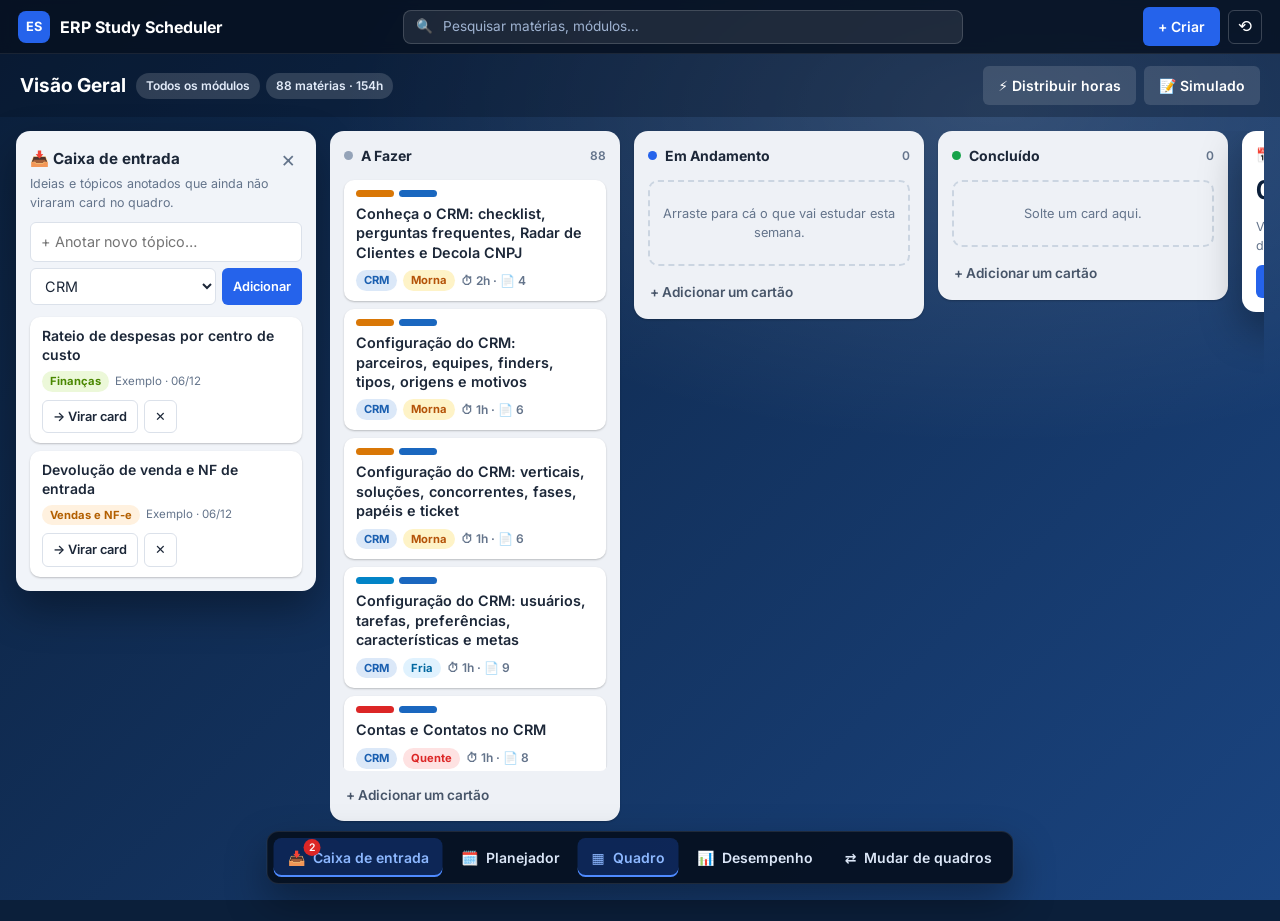
==== commit d1076043: "Base de conhecimento a partir da Central de Ajuda: 84 cards e 115 questões - conteudo.js: 1.244 arti" ====
--- a/index.html
+++ b/index.html
@@ -189,7 +189,7 @@
   </aside>
 
   <!-- ===== Diálogo: criar/editar card ===== -->
-  <dialog class="modal" id="card-modal" aria-labelledby="card-modal-title">
+  <dialog class="modal modal--wide" id="card-modal" aria-labelledby="card-modal-title">
     <form method="dialog" id="card-form" class="modal__body">
       <h2 id="card-modal-title">Novo card</h2>
       <label class="label" for="card-title">Matéria</label>
@@ -220,6 +220,7 @@
           </select>
         </div>
       </div>
+      <div class="material" id="card-material" hidden></div>
       <div class="modal__actions">
         <button type="button" class="btn btn--danger" id="card-delete">Excluir</button>
         <span class="spacer"></span>
@@ -277,6 +278,8 @@
 
   <div class="toast" id="toast" role="status" aria-live="polite"></div>
 
+  <script src="conteudo.js"></script>
+  <script src="questoes.js"></script>
   <script src="data.js"></script>
   <script src="app.js"></script>
 </body>
--- a/style.css
+++ b/style.css
@@ -449,6 +449,17 @@
 .choice__item input { margin-top: 4px; }
 .choice__item b { display: block; font-size: 0.9rem; }
 .choice__item small { display: block; color: var(--muted); font-size: 0.78rem; }
+
+.modal--wide { width: min(620px, calc(100% - 24px)); }
+.material { margin-top: 16px; border-top: 1px solid var(--border); padding-top: 12px; }
+.material__head { display: flex; flex-wrap: wrap; align-items: center; gap: 8px; margin-bottom: 8px; }
+.material__head .btn { margin-left: auto; }
+.material__list { max-height: 220px; overflow-y: auto; padding-left: 22px; display: grid; gap: 4px; font-size: 0.82rem; }
+.material__list a { color: var(--brand-700); text-decoration: none; }
+.material__list a:hover { text-decoration: underline; }
+.fonte { display: inline-block; margin-top: 8px; font-size: 0.8rem; font-weight: 600; color: var(--brand-700); text-decoration: none; }
+.fonte:hover { text-decoration: underline; }
+.feedback .fonte { display: block; }
 
 /* ===== Toast ===== */
 .toast {
